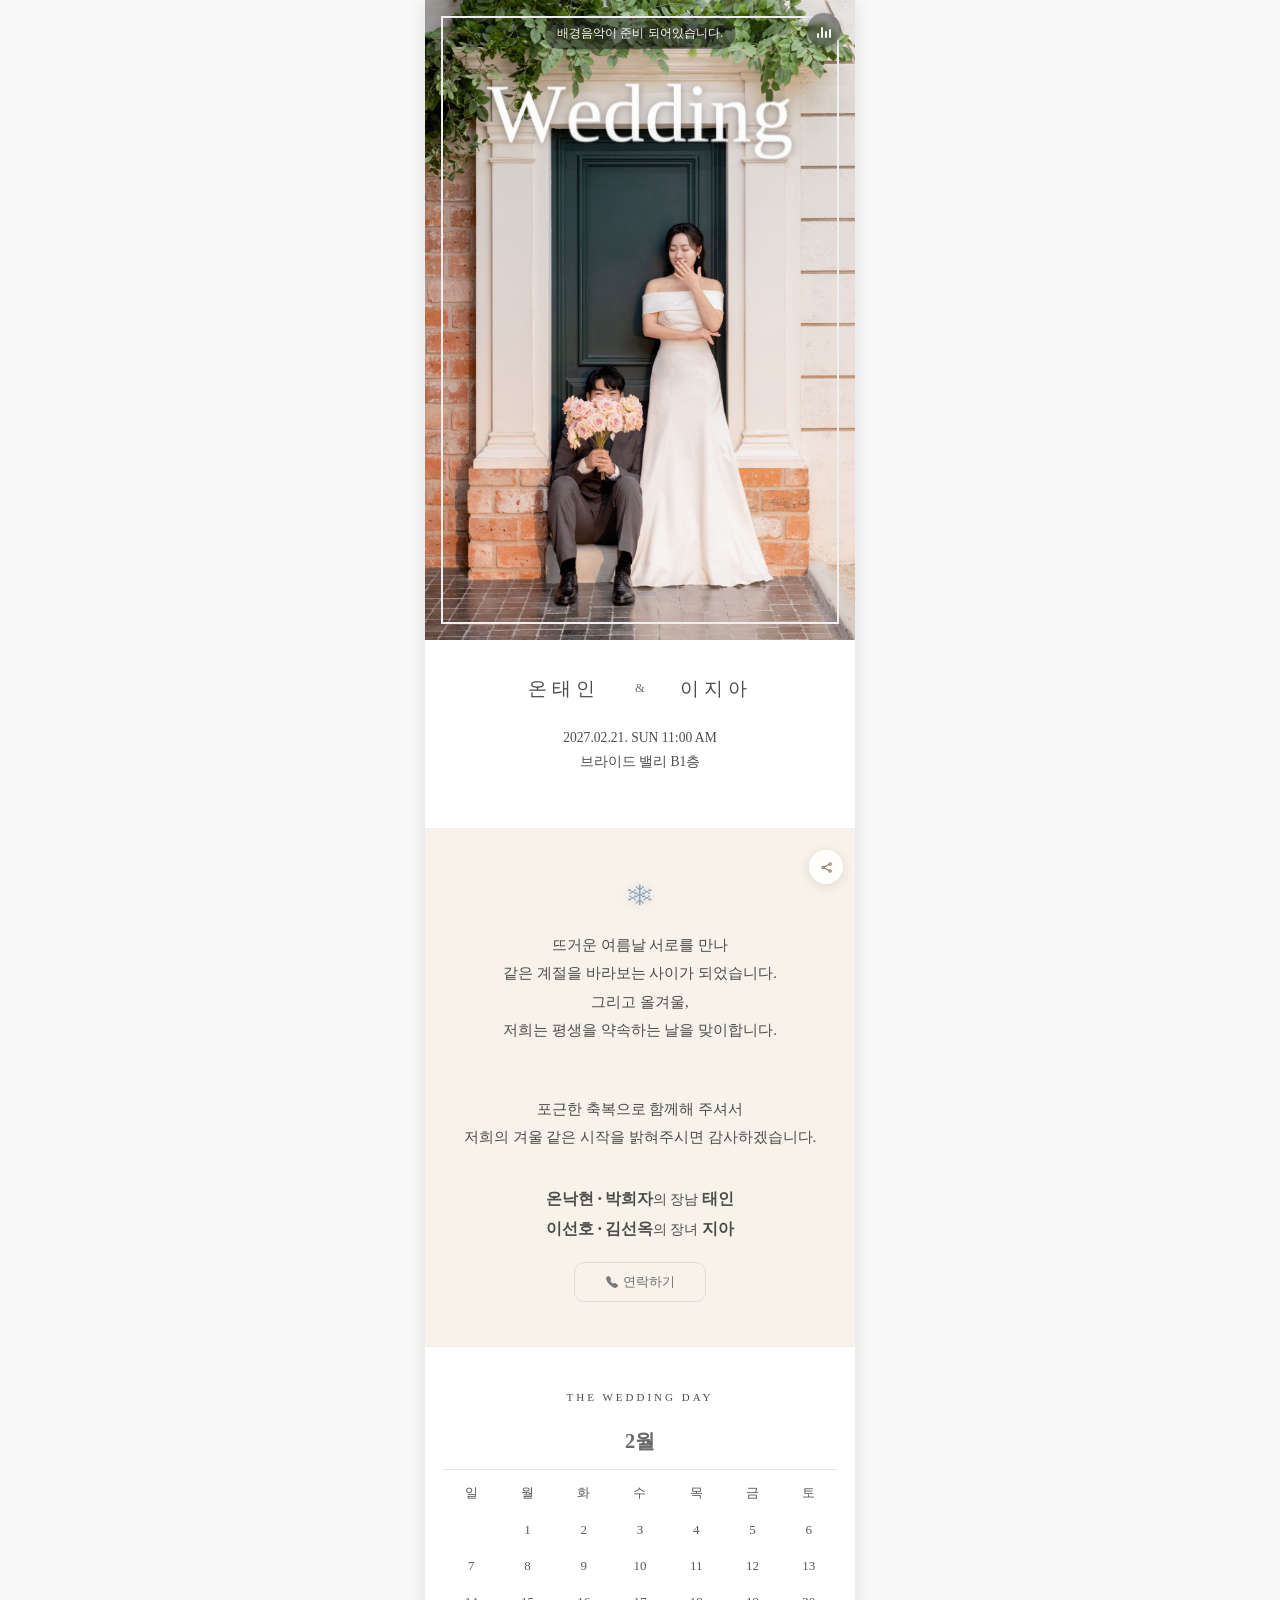
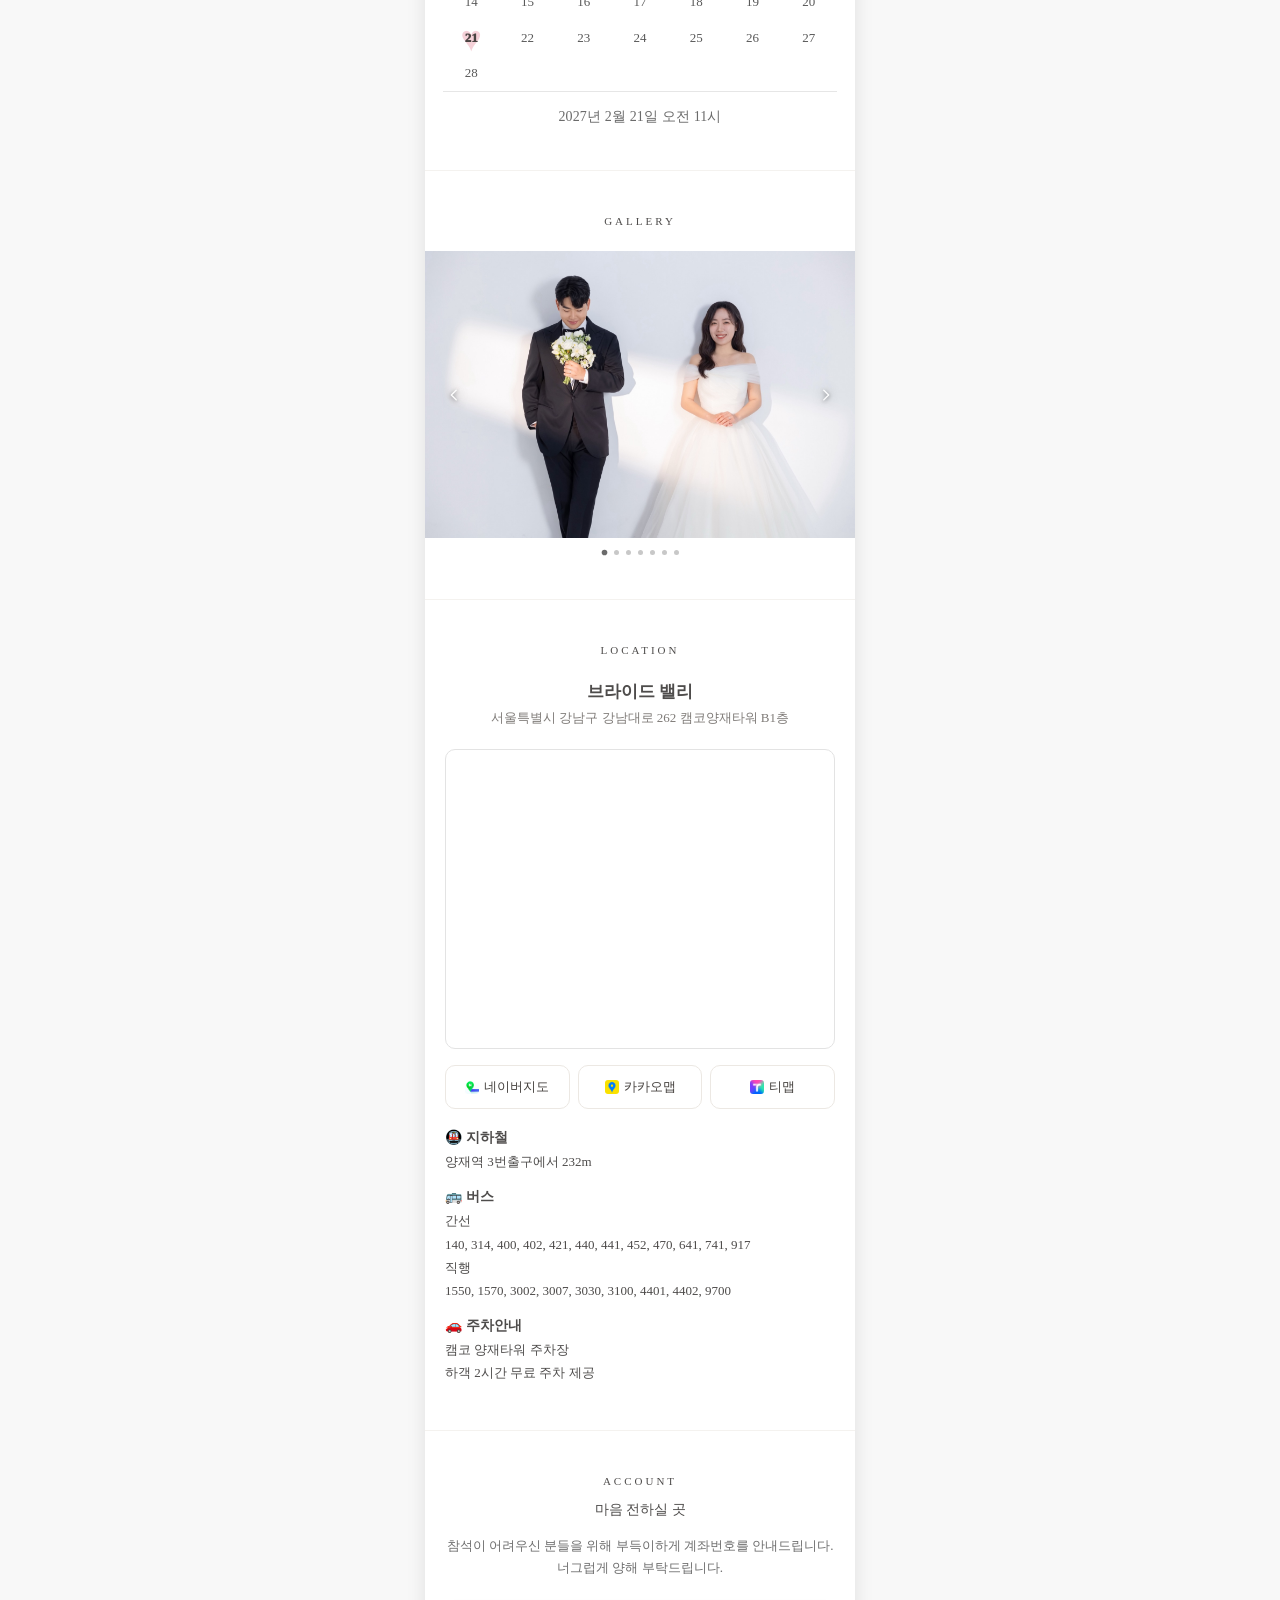
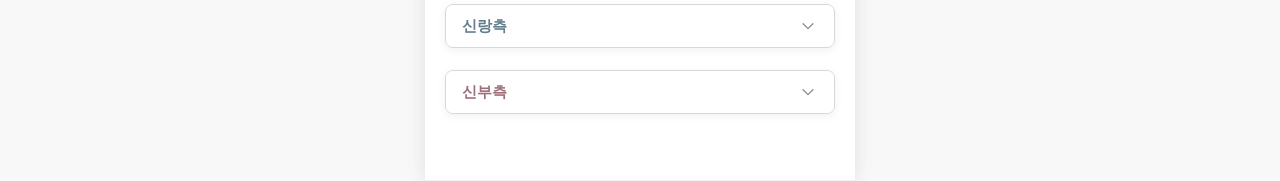
==== index.html @ 603417d5 "feat: 리다이렉트 추가" ====
<!doctype html>
<html lang="ko">
  <head>
    <meta charset="UTF-8" />
    <meta name="viewport" content="width=device-width, initial-scale=1.0, maximum-scale=1.0" />
    <title>온태인 ♥ 이지아 결혼합니다.</title>
    <meta
      name="description"
      content="2027년 2월 21일 일요일 오전 11시 &#8232; 브라이드 밸리 B1층"
    />
    <meta property="og:type" content="website" />
    <meta property="og:title" content="온태인 ♥ 이지아 결혼합니다." />
    <meta
      property="og:description"
      content="2027년 2월 21일 일요일 오전 11시&#8232;브라이드 밸리 B1층"
    />
    <meta property="og:image" content="./images/main.jpg" />
    <meta property="og:image:alt" content="메인 사진" />
    <meta property="og:url" content="https://wedding-invitation.dlwldk1030.workers.dev/" />
    <meta name="kakao-js-key" content="650cad7d46c4cc5d21c26eaa5326273d" />
    <link rel="preload" as="image" href="./images/main.jpg" />
    <link rel="stylesheet" href="./styles.css" />
    <script src="https://developers.kakao.com/sdk/js/kakao.min.js"></script>
  </head>
  <body>
    <main class="page">
      <section class="card hero">
        <div class="hero-photo-wrap">
          <img
            class="hero-image"
            src="./images/main.jpg"
            alt="메인 사진"
            loading="eager"
            fetchpriority="high"
            decoding="sync"
          />
          <div class="hero-frame" aria-hidden="true"></div>
          <div class="hero-title-overlay" aria-hidden="true">
            <svg class="hero-word" viewBox="0 0 900 220" preserveAspectRatio="xMidYMid meet">
              <text class="hero-calligraphy" x="50%" y="74%" text-anchor="middle">
                <tspan style="--d: 0.2s">W</tspan><tspan style="--d: 0.46s">e</tspan
                ><tspan style="--d: 0.72s">d</tspan><tspan style="--d: 0.98s">d</tspan
                ><tspan style="--d: 1.24s">i</tspan><tspan style="--d: 1.5s">n</tspan
                ><tspan style="--d: 1.76s">g</tspan>
              </text>
            </svg>
          </div>
          <div class="snow-layer" aria-hidden="true">
            <span class="flake"></span>
            <span class="flake"></span>
            <span class="flake"></span>
            <span class="flake"></span>
            <span class="flake"></span>
            <span class="flake"></span>
            <span class="flake"></span>
            <span class="flake"></span>
            <span class="flake"></span>
            <span class="flake"></span>
            <span class="flake"></span>
            <span class="flake"></span>
          </div>
          <div class="bgm-notice" data-bgm-notice>배경음악이 준비 되어있습니다.</div>
        </div>
        <div class="hero-meta">
          <div class="hero-names" data-reveal="0">
            <span class="name">온태인</span>
            <span class="amp">&amp;</span>
            <span class="name">이지아</span>
          </div>
          <div class="hero-date-info" data-reveal="130">
            <p>2027.02.21. SUN 11:00 AM</p>
            <p>브라이드 밸리 B1층</p>
          </div>
        </div>
      </section>

      <section class="card greeting" data-reveal="0">
        <div class="flower-mark">❄</div>
        <p>뜨거운 여름날 서로를 만나</p>
        <p>같은 계절을 바라보는 사이가 되었습니다.</p>
        <p>그리고 올겨울,</p>
        <p>저희는 평생을 약속하는 날을 맞이합니다.</p>
        <p class="gap-large"></p>
        <p>포근한 축복으로 함께해 주셔서</p>
        <p>저희의 겨울 같은 시작을 밝혀주시면 감사하겠습니다.</p>

        <div class="family">
          <p>
            <strong><span class="family-name">온낙현</span> · <span class="family-name">박희자</span></strong
            >의 장남 <strong><span class="family-name">태인</span></strong>
          </p>
          <p>
            <strong><span class="family-name">이선호</span> · <span class="family-name">김선옥</span></strong
            >의 장녀 <strong><span class="family-name">지아</span></strong>
          </p>
        </div>
        <a class="contact-btn" href="#" aria-label="연락하기">
          <span class="contact-icon" aria-hidden="true">
            <svg viewBox="0 0 16 16">
              <path
                d="M1.885.511a1.745 1.745 0 0 1 2.61.163L6.29 2.98c.329.423.445.974.315 1.494l-.547 2.19a.678.678 0 0 0 .178.643l2.457 2.457a.678.678 0 0 0 .644.178l2.189-.547a1.745 1.745 0 0 1 1.494.315l2.306 1.794c.829.645.905 1.87.163 2.611l-1.034 1.034c-.74.74-1.846 1.065-2.877.702a18.634 18.634 0 0 1-7.01-4.42 18.634 18.634 0 0 1-4.42-7.009c-.362-1.03-.037-2.137.703-2.877L1.885.511z"
              />
            </svg>
          </span>
          <span>연락하기</span>
        </a>
      </section>

      <section class="card wedding-day" data-reveal="0">
        <p class="eyebrow">THE WEDDING DAY</p>
        <p class="month-label">2월</p>
        <table class="calendar" aria-label="2027년 2월 달력">
          <thead>
            <tr><th>일</th><th>월</th><th>화</th><th>수</th><th>목</th><th>금</th><th>토</th></tr>
          </thead>
          <tbody>
            <tr><td></td><td>1</td><td>2</td><td>3</td><td>4</td><td>5</td><td>6</td></tr>
            <tr><td>7</td><td>8</td><td>9</td><td>10</td><td>11</td><td>12</td><td>13</td></tr>
            <tr><td>14</td><td>15</td><td>16</td><td>17</td><td>18</td><td>19</td><td>20</td></tr>
            <tr><td class="selected"><strong>21</strong></td><td>22</td><td>23</td><td>24</td><td>25</td><td>26</td><td>27</td></tr>
            <tr><td>28</td><td></td><td></td><td></td><td></td><td></td><td></td></tr>
          </tbody>
        </table>
        <p class="calendar-caption">2027년 2월 21일 오전 11시</p>
      </section>

      <section class="card gallery">
        <div class="gallery-head" data-reveal="0">
          <p class="eyebrow">GALLERY</p>
        </div>
        <div class="gallery-slider" data-gallery-slider>
          <button class="gallery-arrow left" type="button" data-gallery-prev aria-label="이전 사진">
            <svg viewBox="0 0 24 24" aria-hidden="true">
              <path d="M15 5.5L8.5 12L15 18.5" />
            </svg>
          </button>
          <div class="gallery-viewport">
            <div class="gallery-track" data-gallery-track>
              <img class="gallery-slide-image" src="./images/sub1.jpg" alt="웨딩 갤러리 사진 1" />
              <img class="gallery-slide-image" src="./images/sub2.jpg" alt="웨딩 갤러리 사진 2" />
              <img class="gallery-slide-image" src="./images/sub3.jpg" alt="웨딩 갤러리 사진 3" />
              <img class="gallery-slide-image" src="./images/sub4.jpg" alt="웨딩 갤러리 사진 4" />
              <img class="gallery-slide-image" src="./images/sub5.jpg" alt="웨딩 갤러리 사진 5" />
              <img class="gallery-slide-image" src="./images/sub6.jpg" alt="웨딩 갤러리 사진 6" />
              <img class="gallery-slide-image" src="./images/sub7.jpg" alt="웨딩 갤러리 사진 7" />
            </div>
          </div>
          <button class="gallery-arrow right" type="button" data-gallery-next aria-label="다음 사진">
            <svg viewBox="0 0 24 24" aria-hidden="true">
              <path d="M9 5.5L15.5 12L9 18.5" />
            </svg>
          </button>
        </div>
        <div class="gallery-dots" data-gallery-dots aria-label="갤러리 페이지네이션"></div>
      </section>

      <section class="card location" data-reveal="0">
        <p class="eyebrow">LOCATION</p>
        <h3>브라이드 밸리</h3>
        <p class="address">서울특별시 강남구 강남대로 262 캠코양재타워 B1층</p>
        <div class="map-embed" aria-label="예식장 지도">
          <div id="kakao-map" role="img" aria-label="카카오맵 예식장 위치"></div>
        </div>
        <div class="map-links">
          <a
            class="map-link"
            href="https://map.naver.com/v5/search/%EC%84%9C%EC%9A%B8%ED%8A%B9%EB%B3%84%EC%8B%9C%20%EA%B0%95%EB%82%A8%EA%B5%AC%20%EA%B0%95%EB%82%A8%EB%8C%80%EB%A1%9C%20262%20%EC%BA%A0%EC%BD%94%EC%96%91%EC%9E%AC%ED%83%80%EC%9B%8C%20B1%EC%B8%B5"
            target="_blank"
            rel="noreferrer"
            ><img class="map-link-icon" src="./icons/naver.jpg" alt="" aria-hidden="true" />네이버지도</a
          >
          <a
            class="map-link"
            id="kakao-map-link"
            href="https://map.kakao.com/link/search/%EC%84%9C%EC%9A%B8%ED%8A%B9%EB%B3%84%EC%8B%9C%20%EA%B0%95%EB%82%A8%EA%B5%AC%20%EA%B0%95%EB%82%A8%EB%8C%80%EB%A1%9C%20262%20%EC%BA%A0%EC%BD%94%EC%96%91%EC%9E%AC%ED%83%80%EC%9B%8C%20B1%EC%B8%B5"
            target="_blank"
            rel="noreferrer"
            ><img class="map-link-icon" src="./icons/kakao.png" alt="" aria-hidden="true" />카카오맵</a
          >
          <a
            class="map-link"
            href="https://apis.openapi.sk.com/tmap/app/map?appKey=D1LLS6oCI56O7jbVQJul63jgbJwzfmKX4DutBxRr&name=브라이드밸리&lon=127.0334&lat=37.48708"
            target="_blank"
            rel="noreferrer"
            ><img class="map-link-icon" src="./icons/tmap.png" alt="" aria-hidden="true" />티맵</a
          >
        </div>
        <div class="transport">
          <h4>🚇 지하철</h4>
          <p>양재역 3번출구에서 232m</p>

          <h4>🚌 버스</h4>
          <p>간선</p>
          <p>140, 314, 400, 402, 421, 440, 441, 452, 470, 641, 741, 917</p>
          <p>직행</p>
          <p>1550, 1570, 3002, 3007, 3030, 3100, 4401, 4402, 9700</p>

          <h4>🚗 주차안내</h4>
          <p>캠코 양재타워 주차장</p>
          <p>하객 2시간 무료 주차 제공</p>
        </div>
      </section>

      <section class="card account" data-reveal="0">
        <p class="eyebrow">ACCOUNT</p>
        <p class="subtitle">마음 전하실 곳</p>
        <p class="account-guide">
          참석이 어려우신 분들을 위해 부득이하게 계좌번호를 안내드립니다. 너그럽게 양해 부탁드립니다.
        </p>

        <div class="account-group" data-accordion>
          <button class="account-group-header groom" type="button" data-accordion-toggle aria-expanded="false">
            <span>신랑측</span>
            <span class="chevron" aria-hidden="true">
              <svg viewBox="0 0 24 24">
                <path d="M9 5.5L15.5 12L9 18.5" />
              </svg>
            </span>
          </button>
          <div class="account-group-body" data-accordion-body>
            <article class="account-item">
              <div class="account-text">
                <h4>신랑</h4>
                <p>351-0392-5814-43</p>
                <p>농협은행 온태인</p>
              </div>
              <div class="account-actions">
                <button type="button" class="copy-btn" data-copy="3510392581443">복사</button>
                <a href="https://qr.kakaopay.com/Ej7oWI6rB" class="pay-btn" aria-label="신랑 카카오페이"><img src="./icons/kakaopay.svg" alt="카카오페이" /></a>
              </div>
            </article>
            <article class="account-item">
              <div class="account-text">
                <h4>신랑 아버지</h4>
                <p>525010-56-024409</p>
                <p>농협은행 온낙현</p>
              </div>
              <div class="account-actions copy-only">
                <button type="button" class="copy-btn" data-copy="52501056024409">복사</button>
              </div>
            </article>
            <article class="account-item">
              <div class="account-text">
                <h4>신랑 어머니</h4>
                <p>525013-52-001299</p>
                <p>농협은행 박희자</p>
              </div>
              <div class="account-actions copy-only">
                <button type="button" class="copy-btn" data-copy="52501352001299">복사</button>
              </div>
            </article>
          </div>
        </div>

        <div class="account-group" data-accordion>
          <button class="account-group-header bride" type="button" data-accordion-toggle aria-expanded="false">
            <span>신부측</span>
            <span class="chevron" aria-hidden="true">
              <svg viewBox="0 0 24 24">
                <path d="M9 5.5L15.5 12L9 18.5" />
              </svg>
            </span>
          </button>
          <div class="account-group-body" data-accordion-body>
            <article class="account-item">
              <div class="account-text">
                <h4>신부</h4>
                <p>100-161-790286</p>
                <p>케이뱅크 이지아</p>
              </div>
              <div class="account-actions">
                <button type="button" class="copy-btn" data-copy="100161790286">복사</button>
                <a href="https://qr.kakaopay.com/Ej7kLRYaU" class="pay-btn" aria-label="신부 카카오페이" target="_blank" rel="noreferrer"><img src="./icons/kakaopay.svg" alt="카카오페이" /></a>
              </div>
            </article>
            <article class="account-item">
              <div class="account-text">
                <h4>신부 아버지</h4>
                <p>100-116-760234</p>
                <p>케이뱅크 이선호</p>
              </div>
              <div class="account-actions">
                <button type="button" class="copy-btn" data-copy="100116760234">복사</button>
                <a href="https://qr.kakaopay.com/FcxdeF8MD" class="pay-btn" aria-label="신부 아버지 카카오페이" target="_blank" rel="noreferrer"><img src="./icons/kakaopay.svg" alt="카카오페이" /></a>
              </div>
            </article>
            <article class="account-item">
              <div class="account-text">
                <h4>신부 어머니</h4>
                <p>1000-4543-3382</p>
                <p>토스뱅크 김선옥</p>
              </div>
              <div class="account-actions">
                <button type="button" class="copy-btn" data-copy="100045433382">복사</button>
                <a href="https://qr.kakaopay.com/FK0xfeLEr" class="pay-btn" aria-label="신부 어머니 카카오페이" target="_blank" rel="noreferrer"><img src="./icons/kakaopay.svg" alt="카카오페이" /></a>
              </div>
            </article>
          </div>
        </div>
      </section>

    </main>

    <button class="share-float-btn" type="button" data-share-fab aria-label="공유하기">
      <svg viewBox="0 0 24 24" aria-hidden="true">
        <circle cx="6.5" cy="12" r="2" />
        <circle cx="17.8" cy="6.4" r="2" />
        <circle cx="17.8" cy="17.6" r="2" />
        <path d="M8.2 11.1L16 7.3" />
        <path d="M8.2 12.9L16 16.7" />
      </svg>
      <span class="sr-only">공유하기</span>
    </button>

    <audio data-bgm-player preload="auto" loop playsinline autoplay src="./background/bgm.mp3"></audio>
    <button class="bgm-float-btn" type="button" data-bgm-toggle aria-label="배경음악 재생">
      <span class="bgm-icon is-on" aria-hidden="true">
        <span class="eq-bars"><i></i><i></i><i></i><i></i></span>
      </span>
      <span class="bgm-icon is-off" aria-hidden="true">
        <svg class="bgm-mute-svg" viewBox="0 0 24 24">
          <path d="M4.5 10v4h3.2L12 17V7L7.7 10z" />
          <path d="M15.4 9.4L19 13" />
          <path d="M19 9.4L15.4 13" />
        </svg>
      </span>
    </button>

    <div class="contact-modal" data-contact-modal hidden>
      <div class="contact-modal-dialog" role="dialog" aria-modal="true" aria-label="혼주에게 연락하기">
        <button class="contact-modal-close" type="button" data-contact-close aria-label="연락처 모달 닫기">
          ×
        </button>

        <section class="contact-side-panel groom">
          <div class="contact-side-head">
            <h3>신랑측</h3>
          </div>
          <div class="contact-rows">
            <div class="contact-row">
              <span class="label">신랑</span>
              <span class="value">온태인</span>
              <div class="contact-row-actions">
                <a href="tel:01030802512" class="contact-icon-btn" aria-label="신랑에게 전화">
                  <svg viewBox="0 0 24 24"><path d="M22 16.92v3a2 2 0 0 1-2.18 2 19.78 19.78 0 0 1-8.63-3.07 19.5 19.5 0 0 1-6-6A19.78 19.78 0 0 1 2.12 4.18 2 2 0 0 1 4.11 2h3a2 2 0 0 1 2 1.72c.12.9.33 1.78.63 2.62a2 2 0 0 1-.45 2.11L8 9.91a16 16 0 0 0 6.09 6.09l1.46-1.29a2 2 0 0 1 2.11-.45c.84.3 1.72.51 2.62.63A2 2 0 0 1 22 16.92z"/></svg>
                </a>
                <a href="sms:01030802512" class="contact-icon-btn" aria-label="신랑에게 문자">
                  <svg viewBox="0 0 24 24"><path d="M21 15a2 2 0 0 1-2 2H7l-4 4V5a2 2 0 0 1 2-2h14a2 2 0 0 1 2 2z"/></svg>
                </a>
              </div>
            </div>
            <div class="contact-row">
              <span class="label">신랑 아버지</span>
              <span class="value">온낙현</span>
              <div class="contact-row-actions">
                <a href="tel:01036749234" class="contact-icon-btn" aria-label="신랑 아버지에게 전화">
                  <svg viewBox="0 0 24 24"><path d="M22 16.92v3a2 2 0 0 1-2.18 2 19.78 19.78 0 0 1-8.63-3.07 19.5 19.5 0 0 1-6-6A19.78 19.78 0 0 1 2.12 4.18 2 2 0 0 1 4.11 2h3a2 2 0 0 1 2 1.72c.12.9.33 1.78.63 2.62a2 2 0 0 1-.45 2.11L8 9.91a16 16 0 0 0 6.09 6.09l1.46-1.29a2 2 0 0 1 2.11-.45c.84.3 1.72.51 2.62.63A2 2 0 0 1 22 16.92z"/></svg>
                </a>
                <a href="sms:01036749234" class="contact-icon-btn" aria-label="신랑 아버지에게 문자">
                  <svg viewBox="0 0 24 24"><path d="M21 15a2 2 0 0 1-2 2H7l-4 4V5a2 2 0 0 1 2-2h14a2 2 0 0 1 2 2z"/></svg>
                </a>
              </div>
            </div>
            <div class="contact-row">
              <span class="label">신랑 어머니</span>
              <span class="value">박희자</span>
              <div class="contact-row-actions">
                <a href="tel:01033032512" class="contact-icon-btn" aria-label="신랑 어머니에게 전화">
                  <svg viewBox="0 0 24 24"><path d="M22 16.92v3a2 2 0 0 1-2.18 2 19.78 19.78 0 0 1-8.63-3.07 19.5 19.5 0 0 1-6-6A19.78 19.78 0 0 1 2.12 4.18 2 2 0 0 1 4.11 2h3a2 2 0 0 1 2 1.72c.12.9.33 1.78.63 2.62a2 2 0 0 1-.45 2.11L8 9.91a16 16 0 0 0 6.09 6.09l1.46-1.29a2 2 0 0 1 2.11-.45c.84.3 1.72.51 2.62.63A2 2 0 0 1 22 16.92z"/></svg>
                </a>
                <a href="sms:01033032512" class="contact-icon-btn" aria-label="신랑 어머니에게 문자">
                  <svg viewBox="0 0 24 24"><path d="M21 15a2 2 0 0 1-2 2H7l-4 4V5a2 2 0 0 1 2-2h14a2 2 0 0 1 2 2z"/></svg>
                </a>
              </div>
            </div>
          </div>
        </section>

        <section class="contact-side-panel bride">
          <div class="contact-side-head">
            <h3>신부측</h3>
          </div>
          <div class="contact-rows">
            <div class="contact-row">
              <span class="label">신부</span>
              <span class="value">이지아</span>
              <div class="contact-row-actions">
                <a href="tel:01051642733" class="contact-icon-btn" aria-label="신부에게 전화">
                  <svg viewBox="0 0 24 24"><path d="M22 16.92v3a2 2 0 0 1-2.18 2 19.78 19.78 0 0 1-8.63-3.07 19.5 19.5 0 0 1-6-6A19.78 19.78 0 0 1 2.12 4.18 2 2 0 0 1 4.11 2h3a2 2 0 0 1 2 1.72c.12.9.33 1.78.63 2.62a2 2 0 0 1-.45 2.11L8 9.91a16 16 0 0 0 6.09 6.09l1.46-1.29a2 2 0 0 1 2.11-.45c.84.3 1.72.51 2.62.63A2 2 0 0 1 22 16.92z"/></svg>
                </a>
                <a href="sms:01051642733" class="contact-icon-btn" aria-label="신부에게 문자">
                  <svg viewBox="0 0 24 24"><path d="M21 15a2 2 0 0 1-2 2H7l-4 4V5a2 2 0 0 1 2-2h14a2 2 0 0 1 2 2z"/></svg>
                </a>
              </div>
            </div>
            <div class="contact-row">
              <span class="label">신부 아버지</span>
              <span class="value">이선호</span>
              <div class="contact-row-actions">
                <a href="tel:01032362733" class="contact-icon-btn" aria-label="신부 아버지에게 전화">
                  <svg viewBox="0 0 24 24"><path d="M22 16.92v3a2 2 0 0 1-2.18 2 19.78 19.78 0 0 1-8.63-3.07 19.5 19.5 0 0 1-6-6A19.78 19.78 0 0 1 2.12 4.18 2 2 0 0 1 4.11 2h3a2 2 0 0 1 2 1.72c.12.9.33 1.78.63 2.62a2 2 0 0 1-.45 2.11L8 9.91a16 16 0 0 0 6.09 6.09l1.46-1.29a2 2 0 0 1 2.11-.45c.84.3 1.72.51 2.62.63A2 2 0 0 1 22 16.92z"/></svg>
                </a>
                <a href="sms:01032362733" class="contact-icon-btn" aria-label="신부 아버지에게 문자">
                  <svg viewBox="0 0 24 24"><path d="M21 15a2 2 0 0 1-2 2H7l-4 4V5a2 2 0 0 1 2-2h14a2 2 0 0 1 2 2z"/></svg>
                </a>
              </div>
            </div>
            <div class="contact-row">
              <span class="label">신부 어머니</span>
              <span class="value">김선옥</span>
              <div class="contact-row-actions">
                <a href="tel:01032023372" class="contact-icon-btn" aria-label="신부 어머니에게 전화">
                  <svg viewBox="0 0 24 24"><path d="M22 16.92v3a2 2 0 0 1-2.18 2 19.78 19.78 0 0 1-8.63-3.07 19.5 19.5 0 0 1-6-6A19.78 19.78 0 0 1 2.12 4.18 2 2 0 0 1 4.11 2h3a2 2 0 0 1 2 1.72c.12.9.33 1.78.63 2.62a2 2 0 0 1-.45 2.11L8 9.91a16 16 0 0 0 6.09 6.09l1.46-1.29a2 2 0 0 1 2.11-.45c.84.3 1.72.51 2.62.63A2 2 0 0 1 22 16.92z"/></svg>
                </a>
                <a href="sms:01032023372" class="contact-icon-btn" aria-label="신부 어머니에게 문자">
                  <svg viewBox="0 0 24 24"><path d="M21 15a2 2 0 0 1-2 2H7l-4 4V5a2 2 0 0 1 2-2h14a2 2 0 0 1 2 2z"/></svg>
                </a>
              </div>
            </div>
          </div>
        </section>
      </div>
    </div>

    <script>
      if ("scrollRestoration" in history) {
        history.scrollRestoration = "manual";
      }
      window.scrollTo(0, 0);
      window.addEventListener("load", function () {
        window.scrollTo(0, 0);
      });

      (function () {
        var bgmPlayer = document.querySelector("[data-bgm-player]");
        var bgmToggle = document.querySelector("[data-bgm-toggle]");
        var bgmNotice = document.querySelector("[data-bgm-notice]");
        var heroImage = document.querySelector(".hero-image");
        var venueAddress = "서울특별시 강남구 강남대로 262 캠코양재타워 B1층";
        var bgmReady = false;
        var unmuteAttempts = 0;
        var unmuteTimer = null;

        function setBgmState() {
          if (!bgmPlayer || !bgmToggle) {
            return;
          }
          var isPlaying = !bgmPlayer.paused && !bgmPlayer.muted;
          bgmToggle.classList.toggle("is-playing", isPlaying);
          bgmToggle.classList.toggle("is-muted", !isPlaying);
          bgmToggle.setAttribute("aria-label", isPlaying ? "배경음악 끄기" : "배경음악 켜기");
        }

        function hideBgmNotice() {
          if (!bgmNotice) {
            return;
          }
          bgmNotice.classList.add("is-hide");
        }

        function revealBgmNoticeWithHero() {
          if (!bgmNotice || bgmNotice.getAttribute("data-shown") === "true") {
            return;
          }
          bgmNotice.setAttribute("data-shown", "true");
          bgmNotice.classList.add("is-show");
          setTimeout(hideBgmNotice, 2400);
        }

        if (heroImage) {
          if (heroImage.complete) {
            revealBgmNoticeWithHero();
          } else {
            heroImage.addEventListener("load", revealBgmNoticeWithHero, { once: true });
            heroImage.addEventListener("error", revealBgmNoticeWithHero, { once: true });
          }
        } else {
          revealBgmNoticeWithHero();
        }

        function tryPlayBgm() {
          if (!bgmPlayer) {
            return;
          }
          bgmPlayer.volume = 0.52;
          bgmPlayer.muted = false;
          bgmPlayer
            .play()
            .then(setBgmState)
            .catch(function () {
              // Fallback for stricter autoplay policies: start muted first.
              bgmPlayer.muted = true;
              bgmPlayer
                .play()
                .then(function () {
                  bgmPlayer.muted = false;
                  setBgmState();
                })
                .catch(setBgmState);
            });
        }

        function startMutedThenUnmute() {
          if (!bgmPlayer) {
            return;
          }
          bgmPlayer.volume = 0.52;
          bgmPlayer.muted = true;
          bgmPlayer.play().then(function () {
            setBgmState();
            requestUnmuteLoop();
          }).catch(setBgmState);
        }

        function requestUnmuteLoop() {
          if (!bgmPlayer) {
            return;
          }
          if (!bgmPlayer.paused && !bgmPlayer.muted) {
            clearTimeout(unmuteTimer);
            return;
          }
          if (unmuteAttempts >= 16) {
            return;
          }
          unmuteAttempts += 1;
          clearTimeout(unmuteTimer);
          unmuteTimer = setTimeout(function () {
            tryPlayBgm();
            if (bgmPlayer.muted || bgmPlayer.paused) {
              requestUnmuteLoop();
            }
          }, 260);
        }

        function forceStartBgm() {
          if (!bgmPlayer) {
            return;
          }
          tryPlayBgm();
          startMutedThenUnmute();
          requestUnmuteLoop();
        }

        if (bgmPlayer && bgmToggle) {
          setBgmState();
          bgmPlayer.load();

          bgmToggle.addEventListener("click", function () {
            if (bgmPlayer.paused || bgmPlayer.muted) {
              bgmPlayer.muted = false;
              bgmPlayer.play().catch(function () {});
            } else {
              bgmPlayer.pause();
            }
            setBgmState();
          });

          bgmPlayer.addEventListener("play", setBgmState);
          bgmPlayer.addEventListener("pause", setBgmState);
          bgmPlayer.addEventListener("volumechange", setBgmState);
          bgmPlayer.addEventListener("playing", function () {
            if (!bgmReady) {
              bgmReady = true;
              setTimeout(hideBgmNotice, 1800);
            }
            clearTimeout(unmuteTimer);
            bgmPlayer.muted = false;
            setBgmState();
          });
          bgmPlayer.addEventListener("canplay", forceStartBgm);
          bgmPlayer.addEventListener("canplaythrough", forceStartBgm);
          bgmPlayer.addEventListener("loadeddata", forceStartBgm);
          bgmPlayer.addEventListener("loadedmetadata", forceStartBgm);
          bgmPlayer.addEventListener("error", function () {
            hideBgmNotice();
          });

          var unlockBgm = function () {
            if (bgmPlayer.paused || bgmPlayer.muted) {
              tryPlayBgm();
              requestUnmuteLoop();
            }
            document.removeEventListener("touchstart", unlockBgm);
            document.removeEventListener("click", unlockBgm);
            document.removeEventListener("pointerdown", unlockBgm);
            document.removeEventListener("scroll", unlockBgm);
          };

          document.addEventListener("touchstart", unlockBgm, { passive: true });
          document.addEventListener("click", unlockBgm);
          document.addEventListener("pointerdown", unlockBgm);
          document.addEventListener("scroll", unlockBgm, { passive: true, once: true });

          window.addEventListener("load", function () {
            setTimeout(forceStartBgm, 50);
          });
          window.addEventListener("pageshow", function () {
            setTimeout(forceStartBgm, 50);
          });
          document.addEventListener("visibilitychange", function () {
            if (document.visibilityState === "visible") {
              forceStartBgm();
            }
          });
          forceStartBgm();
        }

        var kakaoMapRoot = document.getElementById("kakao-map");
        function renderKakaoMap() {
          if (!kakaoMapRoot || !window.kakao || !window.kakao.maps) {
            return;
          }

          var defaultCoords = new window.kakao.maps.LatLng(37.48473, 127.03497);
          var map = new window.kakao.maps.Map(kakaoMapRoot, {
            center: defaultCoords,
            level: 4,
          });
          var marker = new window.kakao.maps.Marker({
            map: map,
            position: defaultCoords,
          });
          var geocoder = new window.kakao.maps.services.Geocoder();

          geocoder.addressSearch(venueAddress, function (result, status) {
            if (status !== window.kakao.maps.services.Status.OK || !result.length) {
              return;
            }
            var lat = Number(result[0].y);
            var lng = Number(result[0].x);
            var coords = new window.kakao.maps.LatLng(lat, lng);
            map.setCenter(coords);
            marker.setPosition(coords);
          });
        }

        function initKakaoMap() {
          if (!kakaoMapRoot) {
            return;
          }
          if (window.kakao && window.kakao.maps && window.kakao.maps.load) {
            window.kakao.maps.load(renderKakaoMap);
            return;
          }

          var mapKeyMeta = document.querySelector('meta[name="kakao-js-key"]');
          var mapKey = mapKeyMeta ? mapKeyMeta.getAttribute("content").trim() : "";
          if (!mapKey) {
            return;
          }

          var sdkScript = document.createElement("script");
          sdkScript.src =
            "//dapi.kakao.com/v2/maps/sdk.js?appkey=" +
            encodeURIComponent(mapKey) +
            "&autoload=false&libraries=services";
          sdkScript.onload = function () {
            if (window.kakao && window.kakao.maps && window.kakao.maps.load) {
              window.kakao.maps.load(renderKakaoMap);
            }
          };
          document.head.appendChild(sdkScript);
        }
        initKakaoMap();

        var snowLayer = document.querySelector(".snow-layer");
        if (snowLayer) {
          function getSnowLeft() {
            // Keep some flakes in the center, but make edge areas denser.
            var left = Math.random() * 100;
            var guard = 0;
            while (left > 40 && left < 60 && Math.random() < 0.82 && guard < 12) {
              left = Math.random() * 100;
              guard += 1;
            }
            return left;
          }

          snowLayer.innerHTML = "";
          for (var i = 0; i < 28; i += 1) {
            var flake = document.createElement("span");
            flake.className = "flake";
            flake.style.setProperty("--left", getSnowLeft().toFixed(2) + "%");
            flake.style.setProperty("--size", (2.3 + Math.random() * 2.4).toFixed(2) + "px");
            flake.style.setProperty("--duration", (7.8 + Math.random() * 8).toFixed(2) + "s");
            flake.style.setProperty("--delay", (-Math.random() * 16).toFixed(2) + "s");
            flake.style.setProperty("--alpha", (0.58 + Math.random() * 0.38).toFixed(2));
            flake.style.setProperty("--drift-start", (Math.random() * 14 - 7).toFixed(2) + "px");
            flake.style.setProperty("--drift-end", (Math.random() * 38 - 19).toFixed(2) + "px");
            snowLayer.appendChild(flake);
          }
        }

        var imageList = [
          "./images/sub1.jpg",
          "./images/sub2.jpg",
          "./images/sub3.jpg",
          "./images/sub4.jpg",
          "./images/sub5.jpg",
          "./images/sub6.jpg",
          "./images/sub7.jpg",
        ];

        var trackEl = document.querySelector("[data-gallery-track]");
        var prevButton = document.querySelector("[data-gallery-prev]");
        var nextButton = document.querySelector("[data-gallery-next]");
        var dotsWrap = document.querySelector("[data-gallery-dots]");

        if (trackEl && prevButton && nextButton) {
          var transitionValue = "transform 0.52s cubic-bezier(0.22, 1, 0.36, 1)";
          var slideIndex = 1;
          var isAnimating = false;
          var dotButtons = [];

          function createSlide(src, indexLabel) {
            return (
              '<img class="gallery-slide-image" data-index="' +
              indexLabel +
              '" src="' +
              src +
              '" alt="웨딩 갤러리 사진 ' +
              indexLabel +
              '" />'
            );
          }

          var realSlides = imageList
            .map(function (src, idx) {
              return createSlide(src, idx + 1);
            })
            .join("");

          var headClone = createSlide(imageList[imageList.length - 1], imageList.length);
          var tailClone = createSlide(imageList[0], 1);
          trackEl.innerHTML = headClone + realSlides + tailClone;

          if (dotsWrap) {
            dotsWrap.innerHTML = imageList
              .map(function (_, idx) {
                return (
                  '<button class="gallery-dot" type="button" aria-label="' +
                  (idx + 1) +
                  '번째 사진 보기"></button>'
                );
              })
              .join("");
            dotButtons = Array.prototype.slice.call(dotsWrap.querySelectorAll(".gallery-dot"));
          }

          function getRealIndex() {
            var len = imageList.length;
            return ((slideIndex - 1) % len + len) % len;
          }

          function updateDots() {
            if (!dotButtons.length) {
              return;
            }
            var activeIndex = getRealIndex();
            dotButtons.forEach(function (dot, idx) {
              dot.classList.toggle("is-active", idx === activeIndex);
            });
          }

          function setPosition(animate) {
            trackEl.style.transition = animate ? transitionValue : "none";
            trackEl.style.transform = "translateX(-" + slideIndex * 100 + "%)";
            updateDots();
          }

          function moveTo(nextIndex) {
            if (isAnimating) {
              return;
            }
            isAnimating = true;
            slideIndex = nextIndex;
            setPosition(true);
          }

          prevButton.addEventListener("click", function () {
            moveTo(slideIndex - 1);
          });

          nextButton.addEventListener("click", function () {
            moveTo(slideIndex + 1);
          });

          if (dotsWrap && dotButtons.length) {
            dotsWrap.addEventListener("click", function (event) {
              var target = event.target.closest(".gallery-dot");
              if (!target || isAnimating) {
                return;
              }
              var targetIndex = dotButtons.indexOf(target);
              if (targetIndex < 0) {
                return;
              }
              moveTo(targetIndex + 1);
            });
          }

          trackEl.addEventListener("transitionend", function () {
            if (slideIndex === 0) {
              slideIndex = imageList.length;
              setPosition(false);
            } else if (slideIndex === imageList.length + 1) {
              slideIndex = 1;
              setPosition(false);
            }

            trackEl.getBoundingClientRect();
            trackEl.style.transition = transitionValue;
            isAnimating = false;
          });

          setPosition(false);
          requestAnimationFrame(function () {
            trackEl.style.transition = transitionValue;
            updateDots();
          });

        }

        var revealElements = document.querySelectorAll("[data-reveal]");
        if (!revealElements.length) {
          return;
        }

        if (!("IntersectionObserver" in window)) {
          revealElements.forEach(function (el) {
            el.classList.add("is-visible");
          });
          return;
        }

        var observer = new IntersectionObserver(
          function (entries) {
            entries.forEach(function (entry) {
              if (entry.isIntersecting) {
                var delay = Number(entry.target.getAttribute("data-reveal") || 0);
                setTimeout(function () {
                  entry.target.classList.add("is-visible");
                }, delay);
                observer.unobserve(entry.target);
              }
            });
          },
          {
            threshold: 0.1,
            rootMargin: "0px 0px -2% 0px",
          }
        );

        revealElements.forEach(function (el) {
          observer.observe(el);
        });

        var accordionGroups = document.querySelectorAll("[data-accordion]");
        accordionGroups.forEach(function (group) {
          var toggle = group.querySelector("[data-accordion-toggle]");
          var body = group.querySelector("[data-accordion-body]");
          if (!toggle || !body) {
            return;
          }

          toggle.addEventListener("click", function () {
            var isOpen = group.classList.toggle("is-open");
            toggle.setAttribute("aria-expanded", isOpen ? "true" : "false");

            if (isOpen) {
              setTimeout(function () {
                var rect = group.getBoundingClientRect();
                var targetTop = Math.max(window.scrollY + rect.top - 92, 0);
                window.scrollTo({
                  top: targetTop,
                  behavior: "smooth",
                });
              }, 220);
            }
          });
        });

        var copyButtons = document.querySelectorAll(".copy-btn");
        copyButtons.forEach(function (button) {
          button.addEventListener("click", function () {
            var value = button.getAttribute("data-copy");
            if (!value) {
              return;
            }
            var sanitizedValue = value.replace(/-/g, "");

            if (navigator.clipboard && navigator.clipboard.writeText) {
              navigator.clipboard.writeText(sanitizedValue);
            }
            button.textContent = "복사됨";
            setTimeout(function () {
              button.textContent = "복사";
            }, 1200);
          });
        });

        var contactBtn = document.querySelector(".contact-btn");
        var contactModal = document.querySelector("[data-contact-modal]");
        var contactClose = document.querySelector("[data-contact-close]");

        function openContactModal() {
          if (!contactModal) {
            return;
          }
          contactModal.hidden = false;
          document.body.classList.add("contact-modal-open");
        }

        function closeContactModal() {
          if (!contactModal) {
            return;
          }
          contactModal.hidden = true;
          document.body.classList.remove("contact-modal-open");
        }

        if (contactBtn && contactModal && contactClose) {
          contactBtn.addEventListener("click", function (event) {
            event.preventDefault();
            openContactModal();
          });

          contactClose.addEventListener("click", closeContactModal);

          contactModal.addEventListener("click", function (event) {
            if (event.target === contactModal) {
              closeContactModal();
            }
          });

          document.addEventListener("keydown", function (event) {
            if (event.key === "Escape" && !contactModal.hidden) {
              closeContactModal();
            }
          });
        }

        var shareFab = document.querySelector("[data-share-fab]");
        var ogUrlMeta = document.querySelector('meta[property="og:url"]');
        if (ogUrlMeta) {
          ogUrlMeta.setAttribute("content", window.location.href);
        }
        if (shareFab) {
          shareFab.addEventListener("click", async function () {
            var shareUrl = "https://wedding-invitation.dlwldk1030.workers.dev";
            var shareTitle = "온태인 ♥ 이지아 결혼합니다.";
            var shareDescription =
              "2027년 2월 21일 일요일 오전 11시\n브라이드 밸리 B1층";
            var shareImageUrl = window.location.origin + "/images/main.jpg";
            var kakaoMapAnchor = document.getElementById("kakao-map-link");
            var kakaoMapViewUrl = kakaoMapAnchor
              ? kakaoMapAnchor.getAttribute("href")
              : "https://map.kakao.com/link/search/%EC%84%9C%EC%9A%B8%ED%8A%B9%EB%B3%84%EC%8B%9C%20%EA%B0%95%EB%82%A8%EA%B5%AC%20%EA%B0%95%EB%82%A8%EB%8C%80%EB%A1%9C%20262%20%EC%BA%A0%EC%BD%94%EC%96%91%EC%9E%AC%ED%83%80%EC%9B%8C%20B1%EC%B8%B5";
            var mapRedirectUrl =
              "https://wedding-invitation.dlwldk1030.workers.dev/map-redirect.html?target=" +
              encodeURIComponent(kakaoMapViewUrl);
            var kakaoStoryUrl = "https://story.kakao.com/share?url=" + encodeURIComponent(shareUrl);
            var kakaoJsKeyMeta = document.querySelector('meta[name="kakao-js-key"]');
            var kakaoJsKey = kakaoJsKeyMeta ? kakaoJsKeyMeta.getAttribute("content").trim() : "";

            if (window.Kakao && kakaoJsKey) {
              try {
                if (!window.Kakao.isInitialized()) {
                  window.Kakao.init(kakaoJsKey);
                }
                if (window.Kakao.isInitialized() && window.Kakao.Share && window.Kakao.Share.sendDefault) {
                  window.Kakao.Share.sendDefault({
                    objectType: "feed",
                    content: {
                      title: shareTitle,
                      description: shareDescription,
                      imageUrl: shareImageUrl,
                      link: {
                        mobileWebUrl: shareUrl,
                        webUrl: shareUrl,
                      },
                    },
                    buttons: [
                      {
                        title: "청첩장 보기",
                        link: {
                          mobileWebUrl: shareUrl,
                          webUrl: shareUrl,
                        },
                      },
                      {
                        title: "위치 보기",
                        link: {
                          mobileWebUrl: mapRedirectUrl,
                          webUrl: mapRedirectUrl,
                        },
                      },
                    ],
                  });
                  return;
                }
              } catch (error) {}
            }

            if (navigator.share) {
              try {
                await navigator.share({
                  title: shareTitle,
                  text: shareDescription,
                  url: shareUrl,
                });
                return;
              } catch (error) {
                if (error && error.name === "AbortError") {
                  return;
                }
              }
            }

            try {
              window.open(kakaoStoryUrl, "_blank", "noopener,noreferrer");
              return;
            } catch (error) {}

            if (navigator.clipboard && navigator.clipboard.writeText) {
              navigator.clipboard.writeText(shareUrl).then(function () {
                var original = shareFab.querySelector("span");
                if (!original) {
                  return;
                }
                original.textContent = "링크 복사됨";
                setTimeout(function () {
                  original.textContent = "공유하기";
                }, 1300);
              });
            }
          });
        }
      })();
    </script>
  </body>
</html>
---- styles.css ----
@font-face {
  font-family: "GowunDodum";
  src: url("https://cdn2.maisondemarie.co.kr/wedding_card/assets/font/GowunDodum.woff2")
    format("woff2");
  font-weight: 400;
  font-style: normal;
  font-display: swap;
}

@font-face {
  font-family: "MidnightRider";
  src: url("https://cdn2.maisondemarie.co.kr/wedding_card/assets/font/midnightrider-regular-webfont.woff2")
    format("woff2");
  font-weight: 400;
  font-style: normal;
  font-display: swap;
}

@font-face {
  font-family: "FriendlistRegular";
  src: url("https://cdn2.maisondemarie.co.kr/wedding_card/assets/font/FriendlistRegular.otf")
    format("opentype");
  font-weight: 400;
  font-style: normal;
  font-display: swap;
}

:root {
  --bg: #f8f8f8;
  --card: #ffffff;
  --text: #4e4c4b;
  --muted: #9e9b98;
  --line: #ece8e3;
  --accent: #cdb8a0;
  --button: #8f7a63;
}

* {
  box-sizing: border-box;
}

body {
  margin: 0;
  background: var(--bg);
  color: var(--text);
  font-family: "GowunDodum", serif;
  padding: 0;
}

.page {
  width: 100%;
  max-width: 430px;
  margin: 0 auto;
  box-shadow: 0 0 18px rgba(0, 0, 0, 0.1);
  background: var(--bg);
}

.card {
  background: var(--card);
  text-align: center;
  padding: 44px 20px;
  border-bottom: 1px solid #f4f2ef;
}

[data-reveal] {
  opacity: 0;
  transform: translateY(22px);
  transition: opacity 0.92s ease, transform 0.92s cubic-bezier(0.22, 1, 0.36, 1);
}

[data-reveal].is-visible {
  opacity: 1;
  transform: translateY(0);
}

.eyebrow {
  letter-spacing: 3px;
  font-size: 11px;
  margin: 0 0 24px;
}

.subtitle {
  margin: -10px 0 24px;
  font-size: 14px;
}

.gallery {
  padding-left: 0;
  padding-right: 0;
}

.gallery-head {
  padding: 0 20px;
}

.hero {
  padding: 0 0 34px;
}

.hero-photo-wrap {
  position: relative;
  overflow: hidden;
}

.hero-image {
  width: 100%;
  display: block;
}

.hero-frame {
  position: absolute;
  width: calc(100% - 32px);
  height: calc(100% - 32px);
  top: 16px;
  left: 16px;
  border: 2px solid rgb(239, 239, 239);
  pointer-events: none;
  z-index: 1;
}

.hero-title-overlay {
  position: absolute;
  top: 8%;
  left: 50%;
  transform: translateX(-50%);
  width: 94%;
  display: flex;
  align-items: center;
  text-align: center;
  z-index: 3;
  pointer-events: none;
}

.hero-word {
  width: 100%;
  height: clamp(90px, 20vw, 132px);
  overflow: visible;
}

.hero-calligraphy {
  font-family: "FriendlistRegular", "MidnightRider", cursive;
  font-size: clamp(136px, 26vw, 186px);
  letter-spacing: 0;
  fill: transparent;
  stroke: rgba(255, 255, 255, 0.98);
  stroke-width: 1.35;
  stroke-linecap: round;
  stroke-linejoin: round;
  paint-order: stroke fill;
  filter: drop-shadow(0 2px 10px rgba(0, 0, 0, 0.3));
}

.hero-calligraphy tspan {
  fill: transparent;
  stroke: rgba(255, 255, 255, 0.98);
  stroke-dasharray: 420;
  stroke-dashoffset: 420;
  opacity: 0;
  animation: drawLetter 1.28s cubic-bezier(0.22, 1, 0.36, 1) forwards;
  animation-delay: var(--d);
  animation-fill-mode: forwards;
}

.snow-layer {
  position: absolute;
  inset: 0;
  pointer-events: none;
  z-index: 2;
}

.bgm-notice {
  position: absolute;
  top: 18px;
  left: 50%;
  transform: translateX(-50%);
  padding: 7px 12px;
  border-radius: 999px;
  background: rgba(36, 36, 36, 0.5);
  color: rgba(255, 255, 255, 0.96);
  font-size: 12px;
  letter-spacing: 0.01em;
  z-index: 5;
  opacity: 0;
  pointer-events: none;
  white-space: nowrap;
}

.bgm-notice.is-show {
  opacity: 1;
}

.bgm-notice.is-hide {
  animation: bgmNoticeFloatOut 0.72s cubic-bezier(0.22, 1, 0.36, 1) forwards;
}

@keyframes bgmNoticeFloatOut {
  0% {
    opacity: 1;
    transform: translate(-50%, 0);
  }

  36% {
    opacity: 1;
    transform: translate(-50%, 6px);
  }

  100% {
    opacity: 0;
    transform: translate(-50%, -11px);
  }
}

.bgm-float-btn {
  position: fixed;
  top: 13px;
  right: max(12px, calc((100vw - 430px) / 2 + 14px));
  width: 34px;
  height: 34px;
  border: 0;
  border-radius: 999px;
  background: rgba(22, 22, 22, 0.28);
  color: #fff;
  z-index: 200;
  display: inline-flex;
  align-items: center;
  justify-content: center;
  padding: 0;
  cursor: pointer;
  transition: background-color 0.22s ease, transform 0.22s ease, opacity 0.22s ease;
  backdrop-filter: blur(2.2px);
  box-shadow: 0 1px 7px rgba(0, 0, 0, 0.2);
}

.bgm-float-btn:hover {
  transform: translateY(-1px) scale(1.02);
}

.bgm-float-btn .bgm-icon {
  position: absolute;
  width: 16px;
  height: 16px;
  opacity: 0;
  transition: opacity 0.2s ease;
  display: inline-flex;
  align-items: center;
  justify-content: center;
}

.bgm-mute-svg {
  width: 100%;
  height: 100%;
  stroke: currentColor;
  fill: none;
  stroke-width: 1.8;
  stroke-linecap: round;
  stroke-linejoin: round;
}

.eq-bars {
  width: 100%;
  height: 100%;
  display: inline-flex;
  align-items: flex-end;
  justify-content: center;
  gap: 1.7px;
}

.eq-bars i {
  display: block;
  width: 2px;
  border-radius: 999px;
  background: currentColor;
  opacity: 0.96;
}

.eq-bars i:nth-child(1) {
  height: 5px;
}

.eq-bars i:nth-child(2) {
  height: 11px;
}

.eq-bars i:nth-child(3) {
  height: 7px;
}

.eq-bars i:nth-child(4) {
  height: 9px;
}

.bgm-float-btn.is-playing .bgm-icon.is-on {
  opacity: 1;
}

.bgm-float-btn.is-muted .bgm-icon.is-off {
  opacity: 1;
}

.bgm-float-btn.is-playing {
  background: rgba(22, 22, 22, 0.43);
}

.bgm-float-btn.is-muted {
  background: rgba(108, 108, 108, 0.24);
}

.share-float-btn {
  position: fixed;
  right: max(12px, calc((100vw - 430px) / 2 + 12px));
  bottom: 16px;
  width: 34px;
  height: 34px;
  border: 0;
  border-radius: 999px;
  background: rgba(255, 255, 255, 0.9);
  color: #8a7663;
  padding: 0;
  display: inline-flex;
  align-items: center;
  justify-content: center;
  z-index: 190;
  cursor: pointer;
  box-shadow: 0 2px 10px rgba(111, 94, 75, 0.18);
  backdrop-filter: blur(2.2px);
  transition: transform 0.2s ease, box-shadow 0.2s ease;
}

.share-float-btn:hover {
  transform: translateY(-1px);
  box-shadow: 0 4px 12px rgba(111, 94, 75, 0.24);
}

.share-float-btn svg {
  width: 15px;
  height: 15px;
  stroke: currentColor;
  fill: none;
}

.share-float-btn svg path {
  stroke-width: 1.75;
  stroke-linecap: round;
  stroke-linejoin: round;
}

.share-float-btn svg circle {
  stroke-width: 1.7;
  fill: none;
}

.sr-only {
  position: absolute;
  width: 1px;
  height: 1px;
  padding: 0;
  margin: -1px;
  overflow: hidden;
  clip: rect(0, 0, 0, 0);
  white-space: nowrap;
  border: 0;
}

.share-float-btn svg path {
  stroke-width: 1.75;
  stroke-linecap: round;
  stroke-linejoin: round;
}

.bgm-float-btn.is-playing .eq-bars i {
  animation: musicBar 0.88s ease-in-out infinite;
}

.bgm-float-btn.is-playing .eq-bars i:nth-child(2) {
  animation-delay: 0.1s;
}

.bgm-float-btn.is-playing .eq-bars i:nth-child(3) {
  animation-delay: 0.22s;
}

.bgm-float-btn.is-playing .eq-bars i:nth-child(4) {
  animation-delay: 0.34s;
}

@keyframes musicBar {
  0%,
  100% {
    transform: scaleY(0.45);
    opacity: 0.45;
  }

  50% {
    transform: scaleY(1.08);
    opacity: 1;
  }
}

@media (max-width: 430px) {
  .bgm-float-btn {
    right: 12px;
  }

  .share-float-btn {
    right: 12px;
  }
}

@media (prefers-reduced-motion: reduce) {
  .bgm-float-btn.is-playing .eq-bars i {
    animation: none;
    opacity: 1;
    transform: none;
  }
}

.flake {
  position: absolute;
  top: -18px;
  left: var(--left, 50%);
  width: var(--size, 6px);
  height: var(--size, 6px);
  color: rgba(255, 255, 255, 0.97);
  background:
    linear-gradient(currentColor, currentColor) center / 1px 100% no-repeat,
    linear-gradient(currentColor, currentColor) center / 100% 1px no-repeat;
  border-radius: 1px;
  box-shadow: 0 0 7px rgba(255, 255, 255, 0.72);
  opacity: var(--alpha, 0.9);
  filter: drop-shadow(0 0 3px rgba(255, 255, 255, 0.55));
  animation: fall var(--duration, 11s) linear var(--delay, 0s) infinite;
}

.flake::before,
.flake::after {
  content: "";
  position: absolute;
  inset: 0;
  background:
    linear-gradient(currentColor, currentColor) center / 1px 100% no-repeat,
    linear-gradient(currentColor, currentColor) center / 100% 1px no-repeat;
}

.flake::before {
  transform: rotate(45deg);
}

.flake::after {
  transform: rotate(-45deg);
}

/* Fallback positions when JS-driven random flakes are unavailable */
.snow-layer .flake:nth-child(1) {
  --left: 6%;
  --size: 5px;
  --duration: 8.6s;
  --delay: -2.1s;
  --alpha: 0.88;
}

.snow-layer .flake:nth-child(2) {
  --left: 13%;
  --size: 4px;
  --duration: 11.4s;
  --delay: -6.4s;
  --alpha: 0.75;
}

.snow-layer .flake:nth-child(3) {
  --left: 22%;
  --size: 6px;
  --duration: 9.5s;
  --delay: -4.2s;
  --alpha: 0.82;
}

.snow-layer .flake:nth-child(4) {
  --left: 34%;
  --size: 4px;
  --duration: 12.1s;
  --delay: -7.9s;
  --alpha: 0.68;
}

.snow-layer .flake:nth-child(5) {
  --left: 43%;
  --size: 3.2px;
  --duration: 13.2s;
  --delay: -3.6s;
  --alpha: 0.62;
}

.snow-layer .flake:nth-child(6) {
  --left: 58%;
  --size: 3.2px;
  --duration: 12.9s;
  --delay: -10.1s;
  --alpha: 0.62;
}

.snow-layer .flake:nth-child(7) {
  --left: 66%;
  --size: 4px;
  --duration: 11.6s;
  --delay: -5.2s;
  --alpha: 0.72;
}

.snow-layer .flake:nth-child(8) {
  --left: 74%;
  --size: 6px;
  --duration: 9.1s;
  --delay: -1.3s;
  --alpha: 0.86;
}

.snow-layer .flake:nth-child(9) {
  --left: 82%;
  --size: 4px;
  --duration: 10.8s;
  --delay: -8.7s;
  --alpha: 0.78;
}

.snow-layer .flake:nth-child(10) {
  --left: 89%;
  --size: 5px;
  --duration: 8.8s;
  --delay: -6.8s;
  --alpha: 0.86;
}

.snow-layer .flake:nth-child(11) {
  --left: 95%;
  --size: 3.8px;
  --duration: 12.4s;
  --delay: -9.4s;
  --alpha: 0.7;
}

.snow-layer .flake:nth-child(12) {
  --left: 3%;
  --size: 4px;
  --duration: 10.1s;
  --delay: -11.2s;
  --alpha: 0.76;
}

@keyframes fall {
  0% {
    top: -18px;
    transform: translate3d(var(--drift-start, 0px), 0, 0) scale(0.72);
    opacity: 0;
  }

  12% {
    opacity: var(--alpha, 0.9);
  }

  100% {
    top: 108%;
    transform: translate3d(var(--drift-end, -18px), 0, 0) scale(1.06);
    opacity: 0;
  }
}

@keyframes drawLetter {
  0% {
    stroke-dashoffset: 500;
    fill: transparent;
    opacity: 0;
  }

  8% {
    opacity: 1;
  }

  100% {
    stroke-dashoffset: 0;
    fill: rgba(255, 255, 255, 0.96);
    stroke: rgba(255, 255, 255, 0.58);
    opacity: 1;
  }
}

.hero-meta {
  padding-top: 12px;
}

.hero-names {
  display: flex;
  justify-content: center;
  align-items: center;
  padding: 1.5rem 0;
}

.hero-names .name {
  font-size: 1.2rem;
  letter-spacing: 5px;
}

.hero-names .amp {
  margin: 0 35px;
  font-size: 0.8rem;
  opacity: 0.8;
}

.hero-date-info {
  line-height: 1.5rem;
  padding-bottom: 1.3rem;
}

.hero-date-info p {
  margin: 0;
  font-size: 0.85rem;
}

.greeting {
  background: #f7f2ea;
  line-height: 1.9;
  font-size: 15px;
}

.flower-mark {
  margin-bottom: 10px;
  color: #8da3b7;
  font-size: 25px;
  text-shadow: 0 0 8px rgba(141, 163, 183, 0.35);
}

.greeting p {
  margin: 0;
}

.greeting .gap {
  height: 12px;
}

.greeting .gap-large {
  height: 50px;
}

.family {
  margin-top: 32px;
  font-size: 14px;
  line-height: 1.9;
}

.family strong {
  font-weight: 1000;
}

.family-name {
  font-size: 1.12em;
  font-weight: 1000;
}

.contact-btn {
  margin: 18px auto 0;
  width: min(132px, 100%);
  height: 40px;
  border: 1px solid #dcdcdc;
  border-radius: 10px;
  background: transparent;
  display: flex;
  align-items: center;
  justify-content: center;
  gap: 5px;
  color: #6d6d6d;
  text-decoration: none;
  font-size: 13px;
  line-height: 1;
}

.contact-icon {
  width: 12px;
  height: 12px;
  display: inline-flex;
  align-items: center;
  justify-content: center;
}

.contact-icon svg {
  width: 100%;
  height: 100%;
  fill: #7a7a7a;
}

body.contact-modal-open {
  overflow: hidden;
}

.contact-modal {
  position: fixed;
  inset: 0;
  z-index: 9999;
  background: rgba(30, 38, 52, 0.38);
  display: flex;
  align-items: center;
  justify-content: center;
  padding: 14px;
}

.contact-modal[hidden] {
  display: none;
}

.contact-modal-dialog {
  width: min(440px, 100%);
  max-height: 88vh;
  overflow-y: auto;
  background: #fff;
  border-radius: 10px;
  padding: 14px 14px 12px;
  box-shadow: 0 8px 24px rgba(0, 0, 0, 0.14);
  position: relative;
}

.contact-modal-close {
  position: absolute;
  top: 6px;
  right: 8px;
  border: 0;
  background: transparent;
  color: #95a0b4;
  font-size: 26px;
  line-height: 1;
  cursor: pointer;
}

.contact-side-panel + .contact-side-panel {
  margin-top: 22px;
}

.contact-side-head {
  display: flex;
  align-items: baseline;
  gap: 8px;
  color: #3f4f66;
  padding-bottom: 8px;
  border-bottom: 2px dotted #d4d9e3;
}

.contact-side-head h3 {
  margin: 0;
  font-size: 17px;
  font-weight: 700;
}

.contact-side-head span {
  font-size: 11px;
  letter-spacing: 0.25em;
  color: #8f9ab0;
  font-family: "Arial", sans-serif;
}

.contact-side-panel.groom .contact-side-head h3 {
  color: #607d8b;
}

.contact-side-panel.bride .contact-side-head h3 {
  color: #9d6e79;
}

.contact-rows {
  margin-top: 6px;
  border: 0;
  border-radius: 0;
  overflow: visible;
  background: transparent;
}

.contact-row {
  display: grid;
  grid-template-columns: 1fr 1fr auto;
  align-items: center;
  min-height: 66px;
  border-bottom: 1px solid #e8ebf1;
}

.contact-row:last-child {
  border-bottom: 0;
}

.contact-row .label {
  color: #2f3e55;
  font-size: 15px;
  padding-left: 10px;
}

.contact-side-panel.groom .contact-row .label {
  color: #607d8b;
}

.contact-side-panel.bride .contact-row .label {
  color: #9d6e79;
}

.contact-row .value {
  color: #3f4f66;
  font-size: 15px;
}

.contact-row-actions {
  display: flex;
  align-items: center;
  gap: 8px;
  padding-right: 6px;
}

.contact-icon-btn {
  width: 32px;
  height: 32px;
  border: 0;
  background: transparent;
  color: #98a3b8;
  padding: 0;
  cursor: pointer;
  display: inline-flex;
  align-items: center;
  justify-content: center;
}

.contact-icon-btn svg {
  width: 24px;
  height: 24px;
  stroke: currentColor;
  fill: none;
  stroke-width: 1.7;
  stroke-linecap: round;
  stroke-linejoin: round;
}

.wedding-day {
  padding-left: 18px;
  padding-right: 18px;
}

.date-title {
  margin: 0;
  font-size: 15px;
}

.month-label {
  margin: 18px 0 14px;
  font-size: 1.28rem;
  font-weight: 700;
  color: #696969;
}

.calendar {
  width: 100%;
  border-collapse: collapse;
  margin-top: 0;
  font-size: 13px;
  border-top: 1px solid rgba(88, 88, 88, 0.15);
  border-bottom: 1px solid rgba(88, 88, 88, 0.15);
  table-layout: fixed;
}

.calendar th {
  font-weight: 500;
  padding: 14px 0 10px;
  color: #595959;
}

.calendar td {
  width: calc(100% / 7);
  height: 36px;
  padding: 2px 0;
  text-align: center;
  color: #595959;
  font-size: 13px;
}

.calendar .selected {
  position: relative;
  color: #4a4442;
  font-weight: 400;
  z-index: 0;
}

.calendar .selected strong {
  font-family: inherit;
  font-weight: 1000;
  position: relative;
  z-index: 1;
}

.calendar .selected::before {
  content: "\2665";
  position: absolute;
  left: 50%;
  top: 50%;
  transform: translate(-50%, -47%);
  font-size: 36px;
  line-height: 1;
  color: rgba(236, 164, 177, 0.5);
  z-index: -1;
}

.calendar-caption {
  margin: 16px 0 0;
  font-size: 14px;
  color: #6b6b6b;
  letter-spacing: 0.01em;
}

.gallery-slider {
  position: relative;
  border-radius: 0;
  overflow: hidden;
}

.gallery-viewport {
  overflow: hidden;
}

.gallery-track {
  display: flex;
  width: 100%;
  transform: translateX(0);
  transition: transform 0.52s cubic-bezier(0.22, 1, 0.36, 1);
}

.gallery-slide-image {
  display: block;
  min-width: 100%;
  height: auto;
  flex: 0 0 100%;
}

.gallery-arrow {
  position: absolute;
  top: 50%;
  transform: translateY(-50%);
  width: 38px;
  height: 38px;
  border: 0;
  border-radius: 0;
  background: transparent;
  color: rgba(255, 255, 255, 0.96);
  line-height: 1;
  cursor: pointer;
  display: flex;
  justify-content: center;
  align-items: center;
  transition: color 0.24s ease, transform 0.24s ease, opacity 0.24s ease;
  z-index: 4;
}

.gallery-arrow.left {
  left: 10px;
}

.gallery-arrow.right {
  right: 10px;
}

.gallery-arrow svg {
  width: 18px;
  height: 18px;
  stroke: currentColor;
  fill: none;
  stroke-width: 1.8;
  stroke-linecap: round;
  stroke-linejoin: round;
  filter: drop-shadow(0 1px 2px rgba(0, 0, 0, 0.55))
    drop-shadow(0 0 6px rgba(0, 0, 0, 0.35));
}

.gallery-arrow:hover {
  color: #fff;
  transform: translateY(-50%) scale(1.03);
}

.gallery-dots {
  display: flex;
  justify-content: center;
  align-items: center;
  gap: 7px;
  margin-top: 12px;
}

.gallery-dot {
  width: 5px;
  height: 5px;
  border: 0;
  border-radius: 999px;
  background: #c8c8c8;
  padding: 0;
  cursor: pointer;
  transition: background-color 0.22s ease, transform 0.22s ease;
}

.gallery-dot.is-active {
  background: #6b6b6b;
  transform: scale(1.12);
}

.notice .panel {
  border: 1px solid var(--line);
  border-radius: 10px;
  padding: 18px 16px;
  text-align: left;
  line-height: 1.65;
  font-size: 14px;
}

.notice h3 {
  margin: 0 0 12px;
  font-size: 15px;
}

.notice p {
  margin: 6px 0;
}

.location h3 {
  margin: 12px 0 6px;
  font-size: 17px;
}

.location .address {
  margin: 0 0 22px;
  color: #7f7b78;
  font-size: 13px;
}

.map-embed {
  width: 100%;
  height: 300px;
  border-radius: 10px;
  overflow: hidden;
  border: 1px solid #e3e3e3;
  margin-bottom: 14px;
}

.map-embed iframe,
#kakao-map {
  width: 100%;
  height: 100%;
  border: 0;
}

.map-placeholder {
  width: 100%;
  height: 240px;
  border: 1px solid var(--line);
  border-radius: 10px;
  display: grid;
  place-items: center;
  color: #b5b1ac;
  background: linear-gradient(150deg, #f9f8f6, #f3f0eb);
}

.map-links {
  display: flex;
  gap: 8px;
  margin-top: 16px;
}

.map-link {
  flex: 1;
  border: 1px solid var(--line);
  border-radius: 10px;
  padding: 12px 8px;
  text-decoration: none;
  color: #45413e;
  font-size: 13px;
  background: #fff;
  display: inline-flex;
  align-items: center;
  justify-content: center;
  gap: 5px;
}

.map-link-icon {
  width: 14px;
  height: 14px;
  object-fit: contain;
  flex-shrink: 0;
  border-radius: 3px;
}

.transport {
  text-align: left;
  margin-top: 20px;
}

.transport h4 {
  margin: 16px 0 5px;
  font-size: 14px;
}

.transport p {
  margin: 3px 0;
  font-size: 13px;
  line-height: 1.55;
}

.account {
  padding-left: 0;
  padding-right: 0;
}

.account .eyebrow,
.account .subtitle,
.account-guide {
  padding-left: 20px;
  padding-right: 20px;
}

.account-guide {
  margin: -8px 0 26px;
  font-size: 13px;
  color: #6e6e6e;
  line-height: 1.65;
}

.account-group {
  margin: 0 20px 22px;
  border: 1px solid #d7d7d7;
  border-radius: 8px;
  overflow: hidden;
  background: #fff;
  box-shadow: 0 2px 10px rgba(0, 0, 0, 0.06);
}

.account-group-header {
  width: 100%;
  border: 0;
  background: #fff;
  padding: 11px 16px;
  display: flex;
  justify-content: space-between;
  align-items: center;
  font-size: 15px;
  font-family: "GowunDodum", serif;
  font-weight: 700;
  cursor: pointer;
}

.account-group-header.groom {
  color: #607d8b;
}

.account-group-header.bride {
  color: #9d6e79;
}

.account-group-header .chevron {
  width: 20px;
  height: 20px;
  display: inline-flex;
  align-items: center;
  justify-content: center;
  transform: rotate(90deg);
  transition: transform 0.24s ease;
  color: #8d8d8d;
  margin-left: 8px;
}

.account-group-header .chevron svg {
  width: 18px;
  height: 18px;
  stroke: currentColor;
  fill: none;
  stroke-width: 1.8;
  stroke-linecap: round;
  stroke-linejoin: round;
}

.account-group.is-open .account-group-header .chevron {
  transform: rotate(-90deg);
}

.account-group-body {
  max-height: 0;
  overflow: hidden;
  transition: max-height 0.35s ease;
}

.account-group.is-open .account-group-body {
  max-height: 1000px;
}

.account-item {
  display: flex;
  justify-content: space-between;
  gap: 16px;
  padding: 16px;
  border-top: 1px solid #dfdfdf;
  text-align: left;
}

.account-item:first-child {
  border-top: 1px solid #dfdfdf;
}

.account-text h4 {
  margin: 0 0 12px;
  font-size: 14px;
  color: #718b98;
}

.account-group:nth-of-type(2) .account-text h4 {
  color: #a57584;
}

.account-text p {
  margin: 2px 0;
  font-size: 14px;
  color: #383838;
  line-height: 1.5;
}

.account-actions {
  display: flex;
  flex-direction: column;
  gap: 8px;
  align-items: flex-end;
}

.account-actions.copy-only {
  justify-content: center;
  align-items: center;
}

.copy-btn,
.pay-btn {
  min-width: 82px;
  height: 32px;
  border-radius: 6px;
  border: 1px solid #d2d2d2;
  background: #fff;
  font-size: 13px;
  color: #3f3f3f;
  cursor: pointer;
  text-decoration: none;
  display: inline-flex;
  align-items: center;
  justify-content: center;
}

.pay-btn {
  border: 0;
  background: #fee500;
  padding: 0 8px;
}

.pay-btn img {
  width: 54px;
  height: 18px;
  display: block;
}

.guestbook article {
  border: 1px solid var(--line);
  border-radius: 10px;
  margin-top: 12px;
  padding: 14px 14px 12px;
  text-align: left;
}

.guestbook h4 {
  margin: 0;
  padding-bottom: 10px;
  border-bottom: 1px solid #dedad5;
  font-size: 13px;
}

.guestbook p {
  margin: 11px 0 0;
  line-height: 1.55;
  font-size: 14px;
  white-space: pre-line;
}

.guestbook time {
  display: block;
  text-align: right;
  margin-top: 10px;
  color: #777;
  font-size: 11px;
}

.outro {
  padding: 0;
  border-bottom: 0;
  background-image: url("./photo/main1.jpeg");
  background-size: cover;
  background-position: center;
}

.outro .overlay {
  padding: 66px 24px;
  background: rgba(0, 0, 0, 0.35);
  color: #fff;
}

.outro p {
  margin: 5px 0;
  font-size: 13px;
}

.outro .quote {
  margin-top: 16px;
  font-style: italic;
  opacity: 0.9;
}

@media (max-width: 360px) {
  .hero-names .name {
    font-size: 1.05rem;
    letter-spacing: 3px;
  }

  .month-label {
    margin-top: 14px;
  }
}
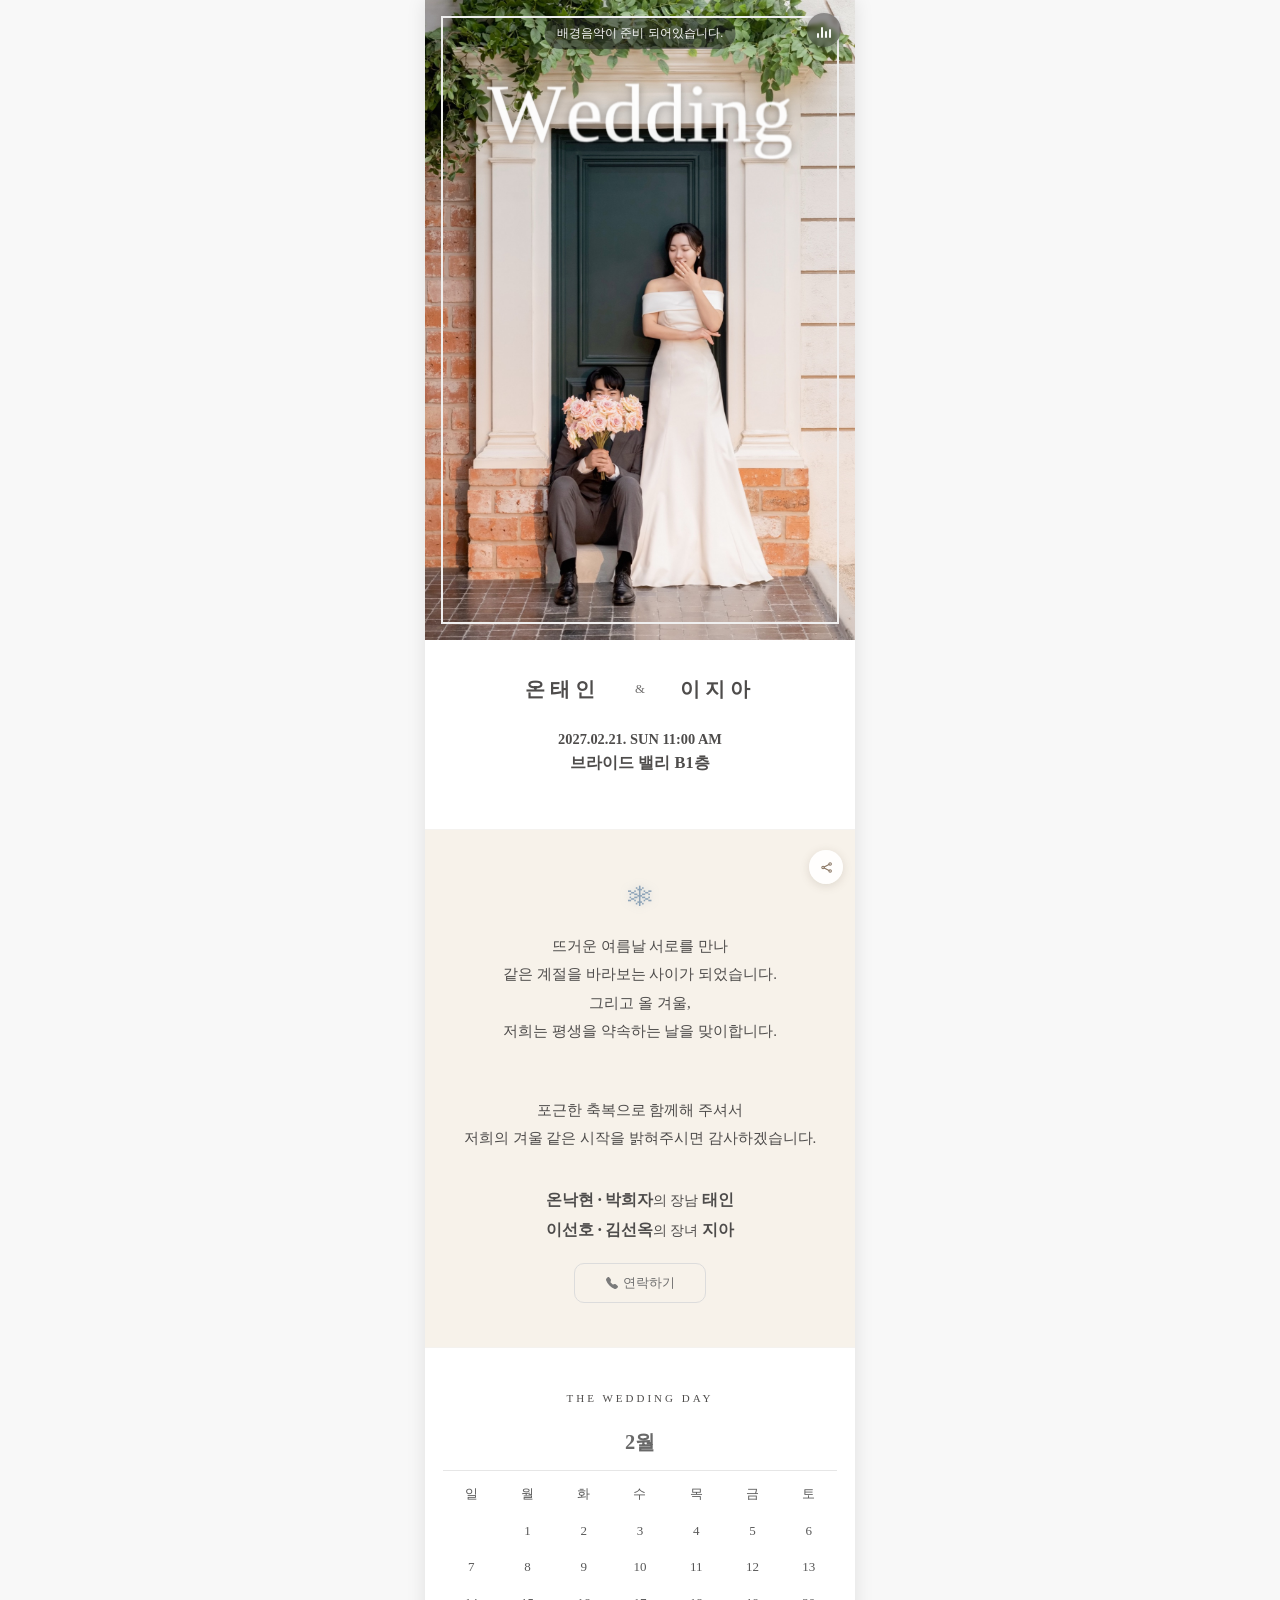
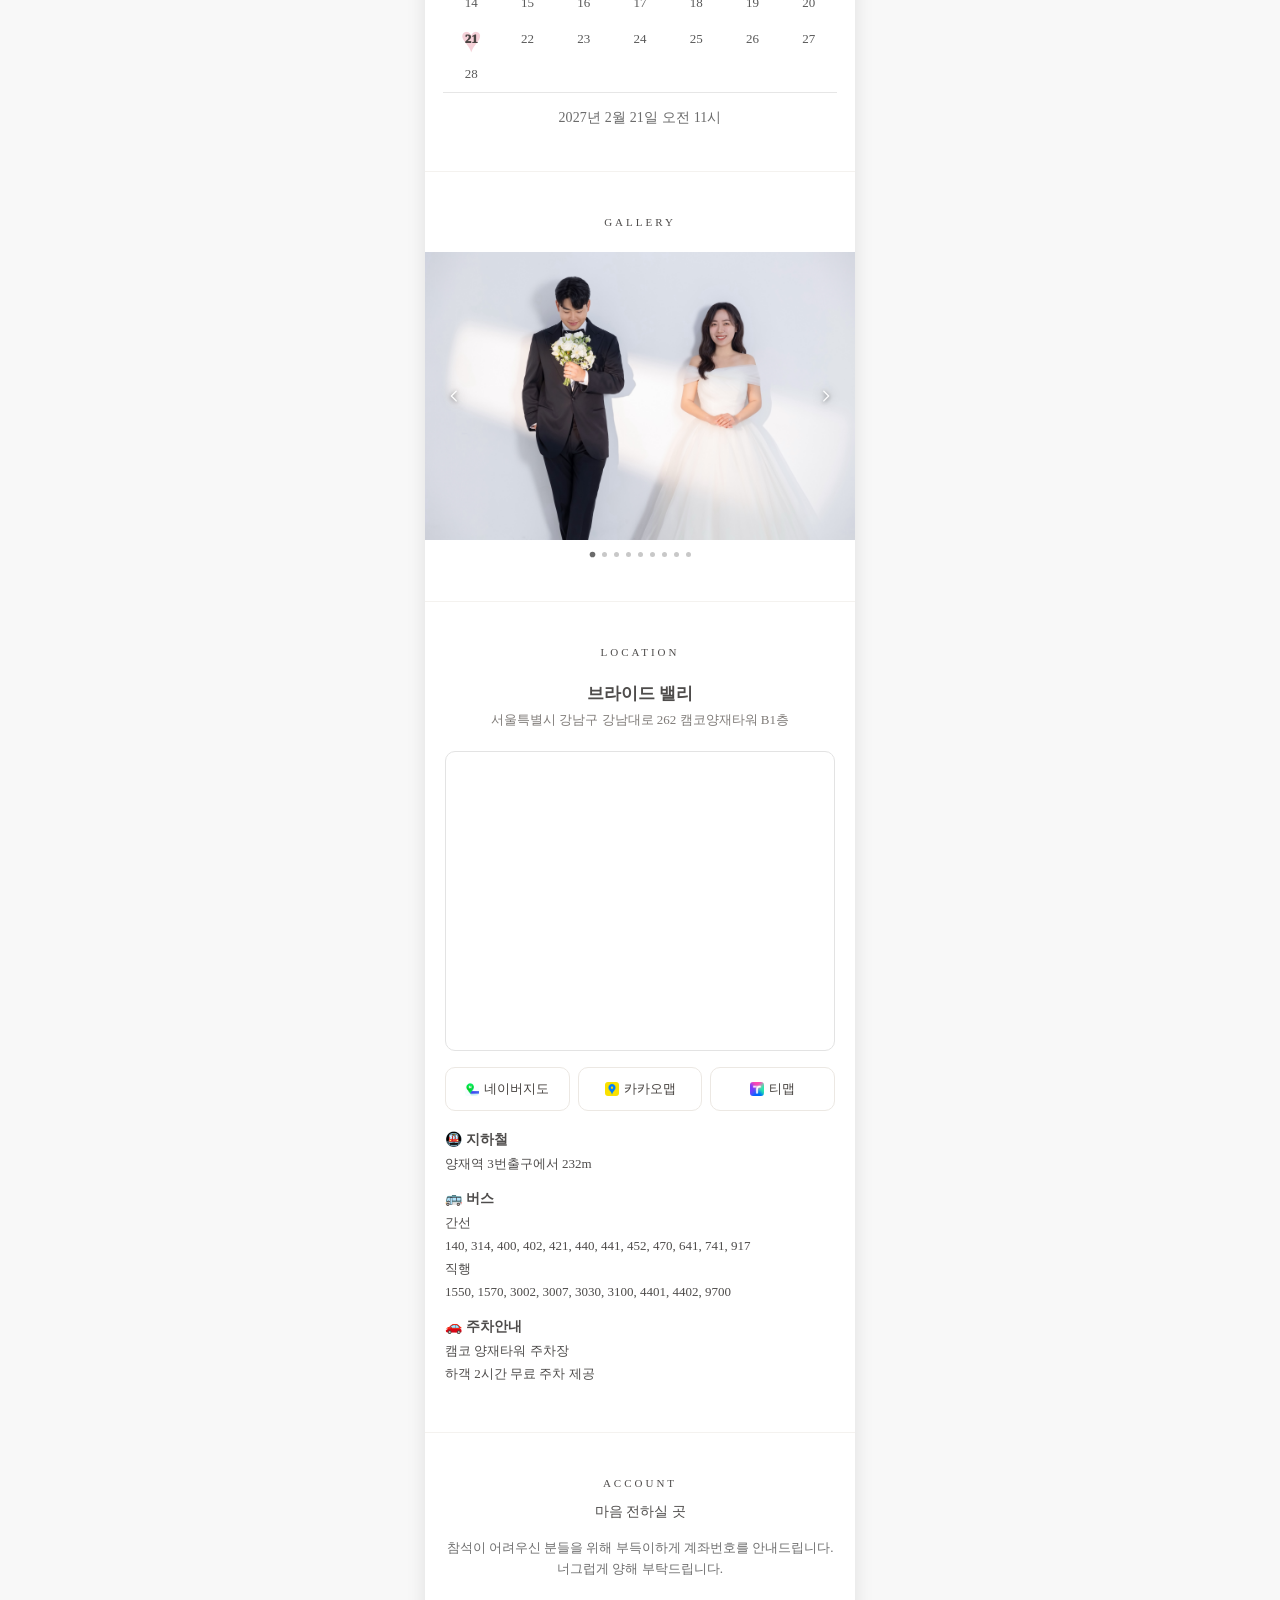
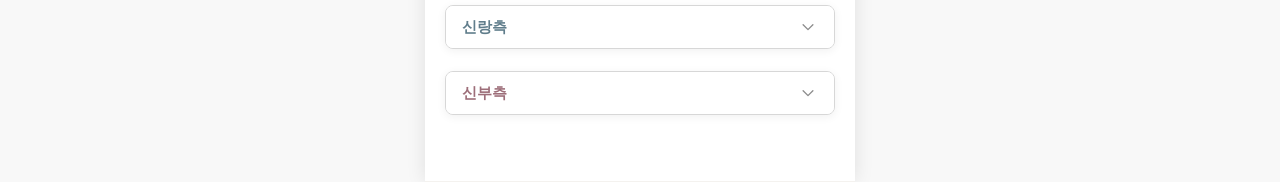
==== commit 5c976b64: "feat: 사진 추가" ====
--- a/index.html
+++ b/index.html
@@ -78,7 +78,7 @@
         <div class="flower-mark">❄</div>
         <p>뜨거운 여름날 서로를 만나</p>
         <p>같은 계절을 바라보는 사이가 되었습니다.</p>
-        <p>그리고 올겨울,</p>
+        <p>그리고 올 겨울,</p>
         <p>저희는 평생을 약속하는 날을 맞이합니다.</p>
         <p class="gap-large"></p>
         <p>포근한 축복으로 함께해 주셔서</p>
@@ -136,13 +136,15 @@
           </button>
           <div class="gallery-viewport">
             <div class="gallery-track" data-gallery-track>
-              <img class="gallery-slide-image" src="./images/sub1.jpg" alt="웨딩 갤러리 사진 1" />
-              <img class="gallery-slide-image" src="./images/sub2.jpg" alt="웨딩 갤러리 사진 2" />
-              <img class="gallery-slide-image" src="./images/sub3.jpg" alt="웨딩 갤러리 사진 3" />
-              <img class="gallery-slide-image" src="./images/sub4.jpg" alt="웨딩 갤러리 사진 4" />
-              <img class="gallery-slide-image" src="./images/sub5.jpg" alt="웨딩 갤러리 사진 5" />
-              <img class="gallery-slide-image" src="./images/sub6.jpg" alt="웨딩 갤러리 사진 6" />
-              <img class="gallery-slide-image" src="./images/sub7.jpg" alt="웨딩 갤러리 사진 7" />
+              <img class="gallery-slide-image" src="./images/sub1.JPEG" alt="사진 1" />
+              <img class="gallery-slide-image" src="./images/sub2.jpg" alt="사진 2" />
+              <img class="gallery-slide-image" src="./images/sub3.jpg" alt="사진 3" />
+              <img class="gallery-slide-image" src="./images/sub4.JPEG" alt="사진 4" />
+              <img class="gallery-slide-image" src="./images/sub5.JPEG" alt="사진 5" />
+              <img class="gallery-slide-image" src="./images/sub6.jpg" alt="사진 6" />
+              <img class="gallery-slide-image" src="./images/sub7.JPEG" alt="사진 7" />
+              <img class="gallery-slide-image" src="./images/sub8.jpg" alt="사진 8" />
+              <img class="gallery-slide-image" src="./images/sub9.jpg" alt="사진 9" />
             </div>
           </div>
           <button class="gallery-arrow right" type="button" data-gallery-next aria-label="다음 사진">
@@ -205,7 +207,9 @@
         <p class="eyebrow">ACCOUNT</p>
         <p class="subtitle">마음 전하실 곳</p>
         <p class="account-guide">
-          참석이 어려우신 분들을 위해 부득이하게 계좌번호를 안내드립니다. 너그럽게 양해 부탁드립니다.
+          참석이 어려우신 분들을 위해 부득이하게 계좌번호를 안내드립니다.
+          <br/>
+          너그럽게 양해 부탁드립니다.
         </p>
 
         <div class="account-group" data-accordion>
@@ -693,16 +697,19 @@
         }
 
         var imageList = [
-          "./images/sub1.jpg",
+          "./images/sub1.JPEG",
           "./images/sub2.jpg",
           "./images/sub3.jpg",
-          "./images/sub4.jpg",
-          "./images/sub5.jpg",
+          "./images/sub4.JPEG",
+          "./images/sub5.JPEG",
           "./images/sub6.jpg",
-          "./images/sub7.jpg",
+          "./images/sub7.JPEG",
+          "./images/sub8.jpg",
+          "./images/sub9.jpg",
         ];
 
         var trackEl = document.querySelector("[data-gallery-track]");
+        var viewportEl = document.querySelector(".gallery-viewport");
         var prevButton = document.querySelector("[data-gallery-prev]");
         var nextButton = document.querySelector("[data-gallery-next]");
         var dotsWrap = document.querySelector("[data-gallery-dots]");
@@ -785,6 +792,56 @@
           nextButton.addEventListener("click", function () {
             moveTo(slideIndex + 1);
           });
+
+          if (viewportEl) {
+            var touchStartX = 0;
+            var touchStartY = 0;
+            var touchMoved = false;
+
+            viewportEl.addEventListener(
+              "touchstart",
+              function (event) {
+                if (!event.touches || !event.touches.length) {
+                  return;
+                }
+                touchMoved = false;
+                touchStartX = event.touches[0].clientX;
+                touchStartY = event.touches[0].clientY;
+              },
+              { passive: true }
+            );
+
+            viewportEl.addEventListener(
+              "touchmove",
+              function (event) {
+                if (!event.touches || !event.touches.length) {
+                  return;
+                }
+                var dx = Math.abs(event.touches[0].clientX - touchStartX);
+                var dy = Math.abs(event.touches[0].clientY - touchStartY);
+                if (dx > 8 || dy > 8) {
+                  touchMoved = true;
+                }
+              },
+              { passive: true }
+            );
+
+            viewportEl.addEventListener("touchend", function (event) {
+              if (!touchMoved || isAnimating || !event.changedTouches || !event.changedTouches.length) {
+                return;
+              }
+              var deltaX = event.changedTouches[0].clientX - touchStartX;
+              var deltaY = event.changedTouches[0].clientY - touchStartY;
+              if (Math.abs(deltaX) < 36 || Math.abs(deltaX) <= Math.abs(deltaY)) {
+                return;
+              }
+              if (deltaX < 0) {
+                moveTo(slideIndex + 1);
+              } else {
+                moveTo(slideIndex - 1);
+              }
+            });
+          }
 
           if (dotsWrap && dotButtons.length) {
             dotsWrap.addEventListener("click", function (event) {
@@ -981,22 +1038,6 @@
                         webUrl: shareUrl,
                       },
                     },
-                    buttons: [
-                      {
-                        title: "청첩장 보기",
-                        link: {
-                          mobileWebUrl: shareUrl,
-                          webUrl: shareUrl,
-                        },
-                      },
-                      {
-                        title: "위치 보기",
-                        link: {
-                          mobileWebUrl: mapRedirectUrl,
-                          webUrl: mapRedirectUrl,
-                        },
-                      },
-                    ],
                   });
                   return;
                 }
--- a/styles.css
+++ b/styles.css
@@ -595,7 +595,8 @@
 }
 
 .hero-names .name {
-  font-size: 1.2rem;
+  font-size: 1.26rem;
+  font-weight: 700;
   letter-spacing: 5px;
 }
 
@@ -608,11 +609,16 @@
 .hero-date-info {
   line-height: 1.5rem;
   padding-bottom: 1.3rem;
+  font-weight: 700;
 }
 
 .hero-date-info p {
   margin: 0;
-  font-size: 0.85rem;
+  font-size: 0.9rem;
+}
+
+.hero-date-info p:last-child {
+  font-size: 1.02rem;
 }
 
 .greeting {
@@ -1288,7 +1294,7 @@
 .outro {
   padding: 0;
   border-bottom: 0;
-  background-image: url("./photo/main1.jpeg");
+  background-image: url("./images/main.jpg");
   background-size: cover;
   background-position: center;
 }
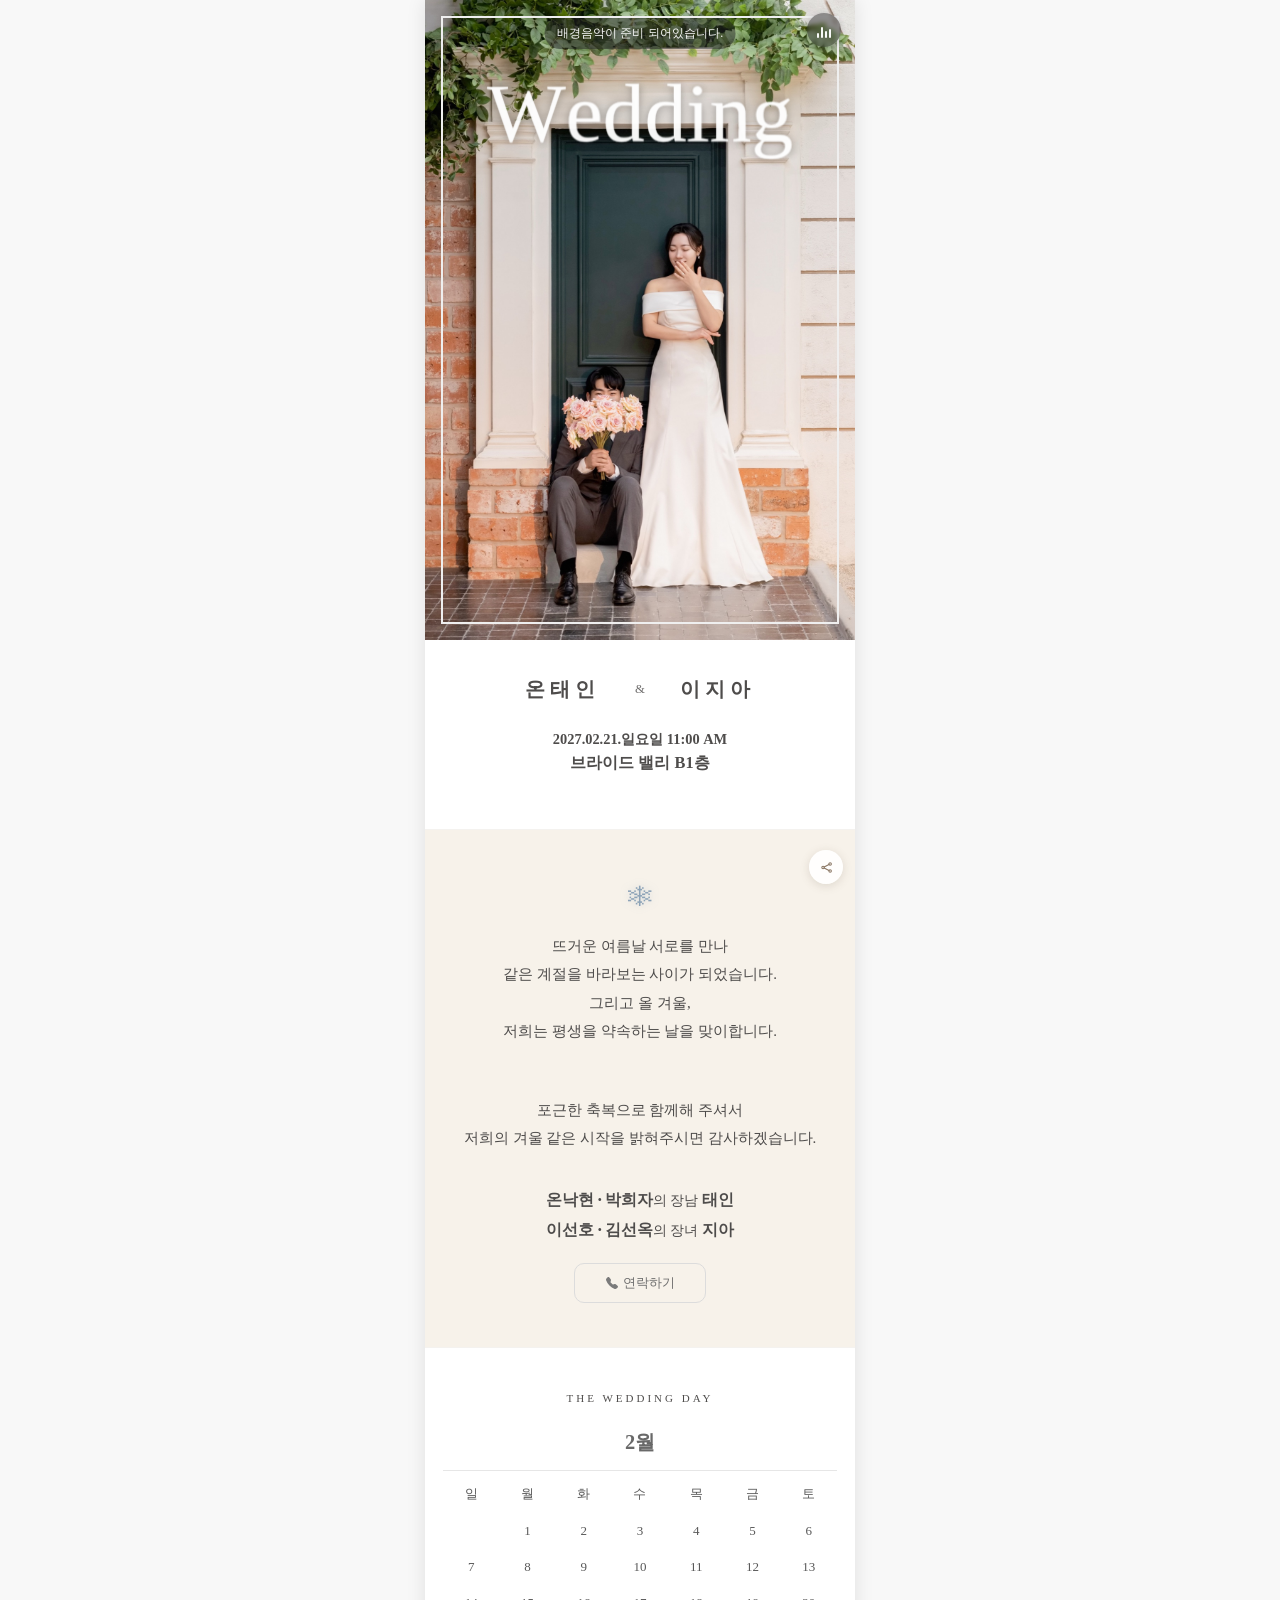
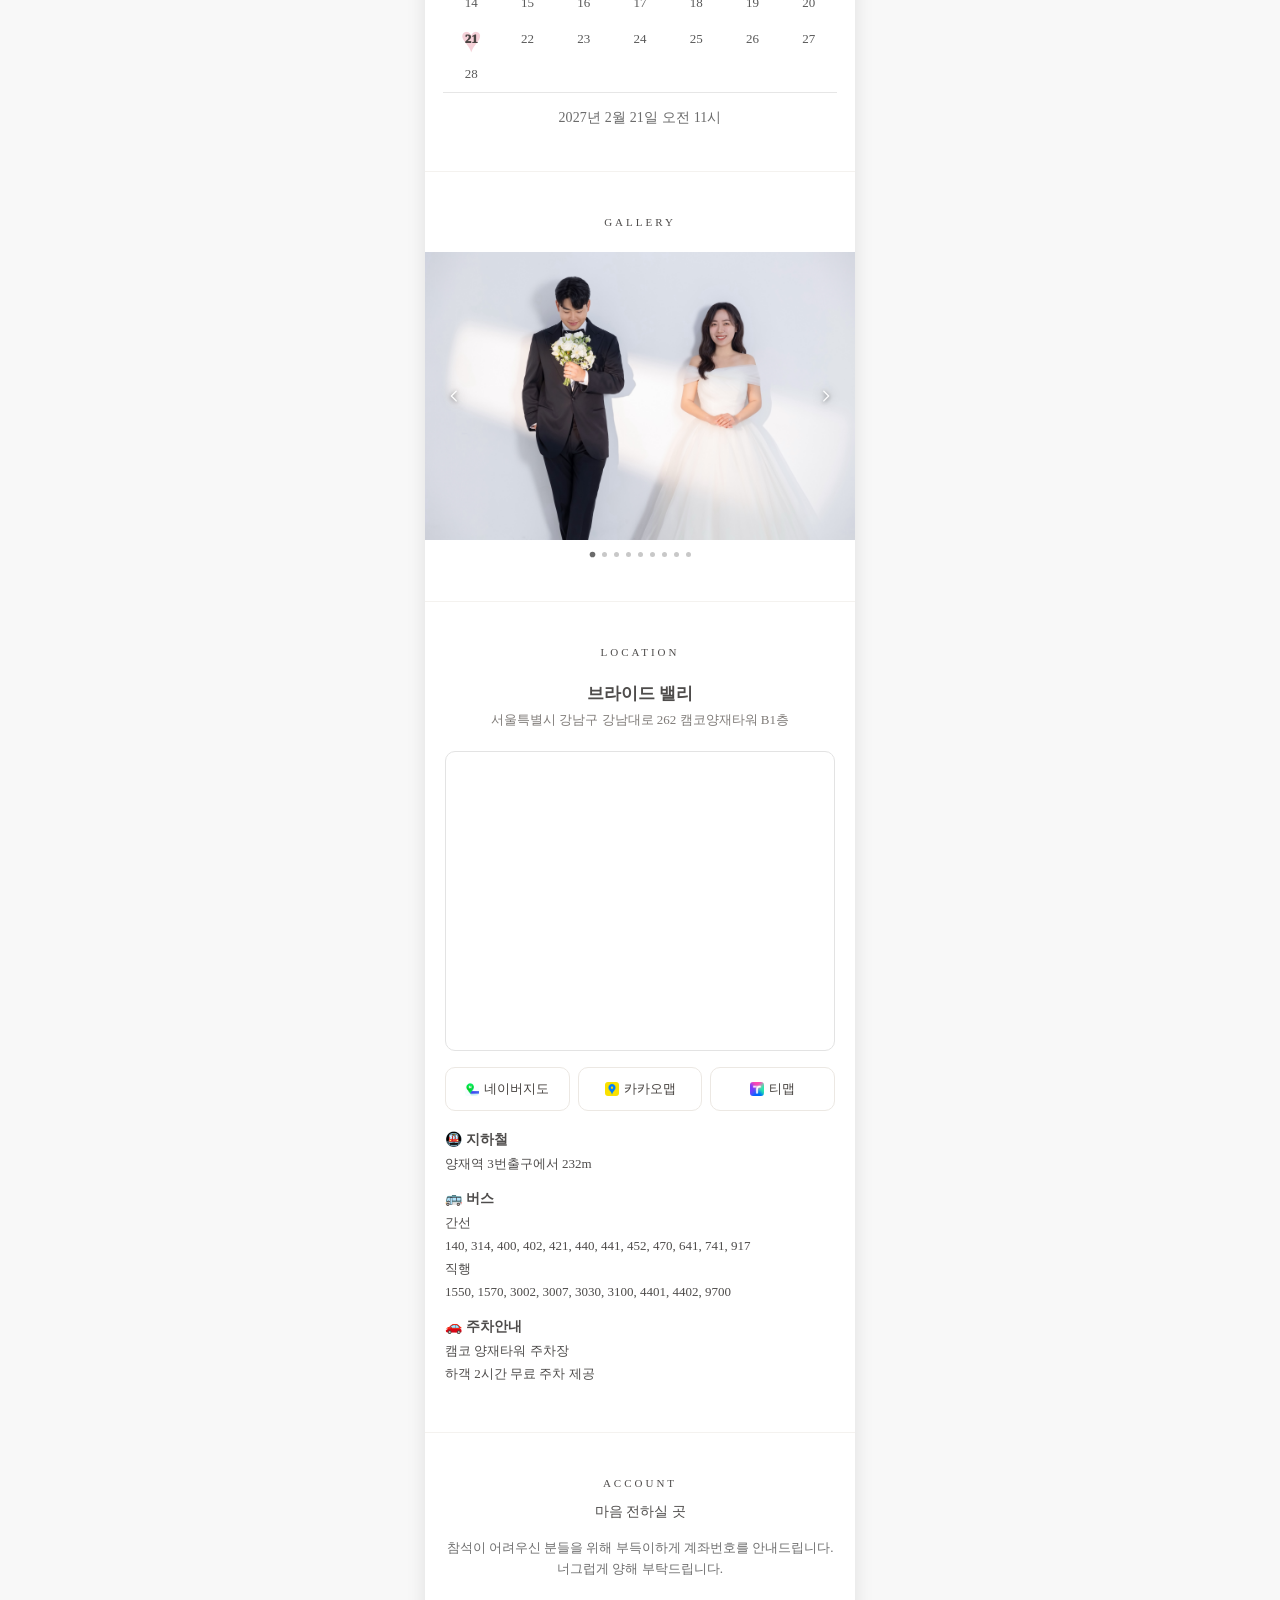
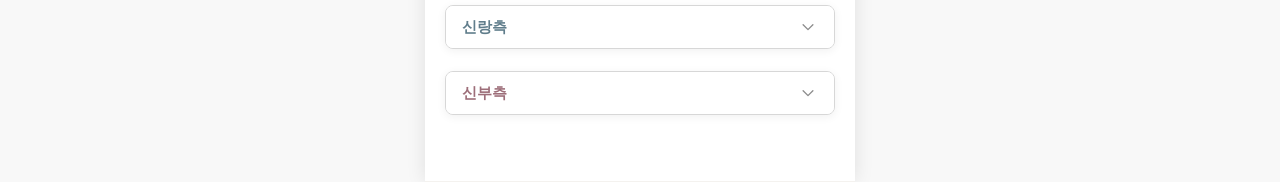
==== commit f534d2fc: "refactor: 주석 정리" ====
--- a/index.html
+++ b/index.html
@@ -68,7 +68,7 @@
             <span class="name">이지아</span>
           </div>
           <div class="hero-date-info" data-reveal="130">
-            <p>2027.02.21. SUN 11:00 AM</p>
+            <p>2027.02.21.일요일 11:00 AM</p>
             <p>브라이드 밸리 B1층</p>
           </div>
         </div>
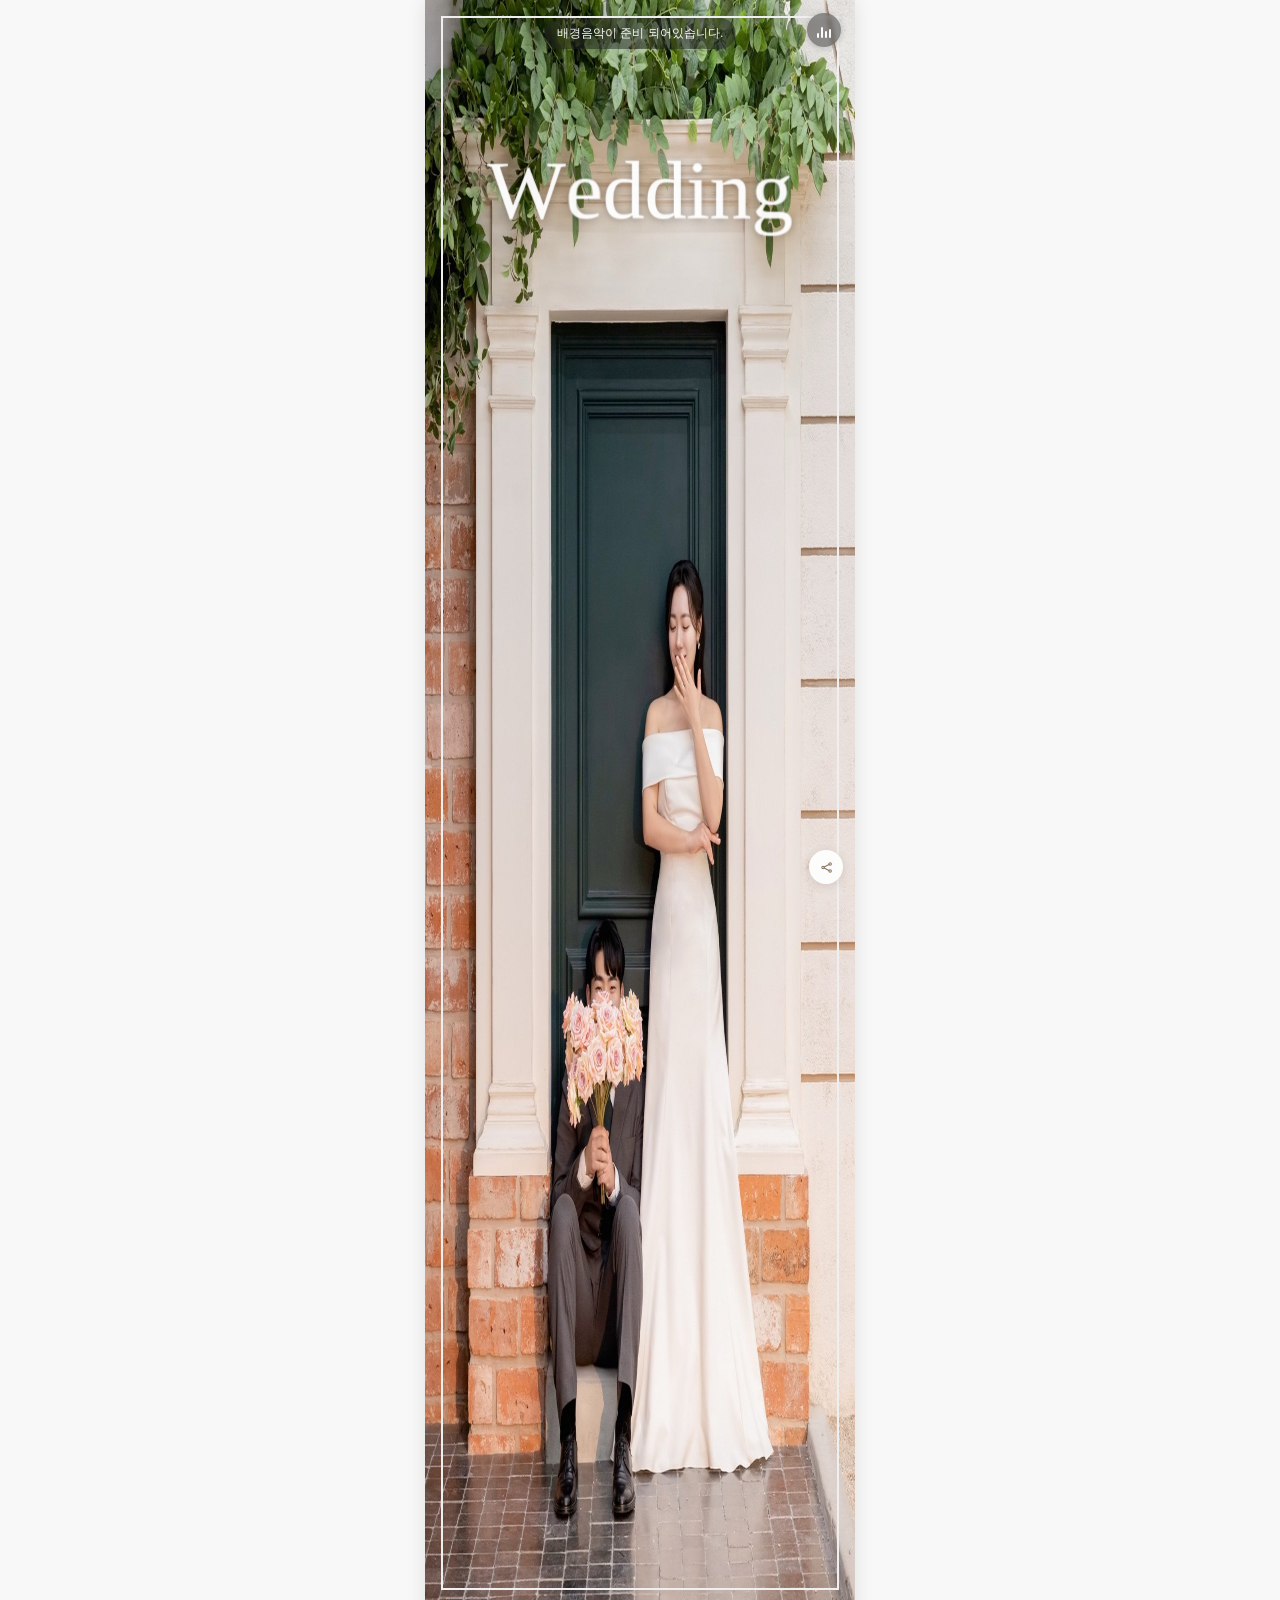
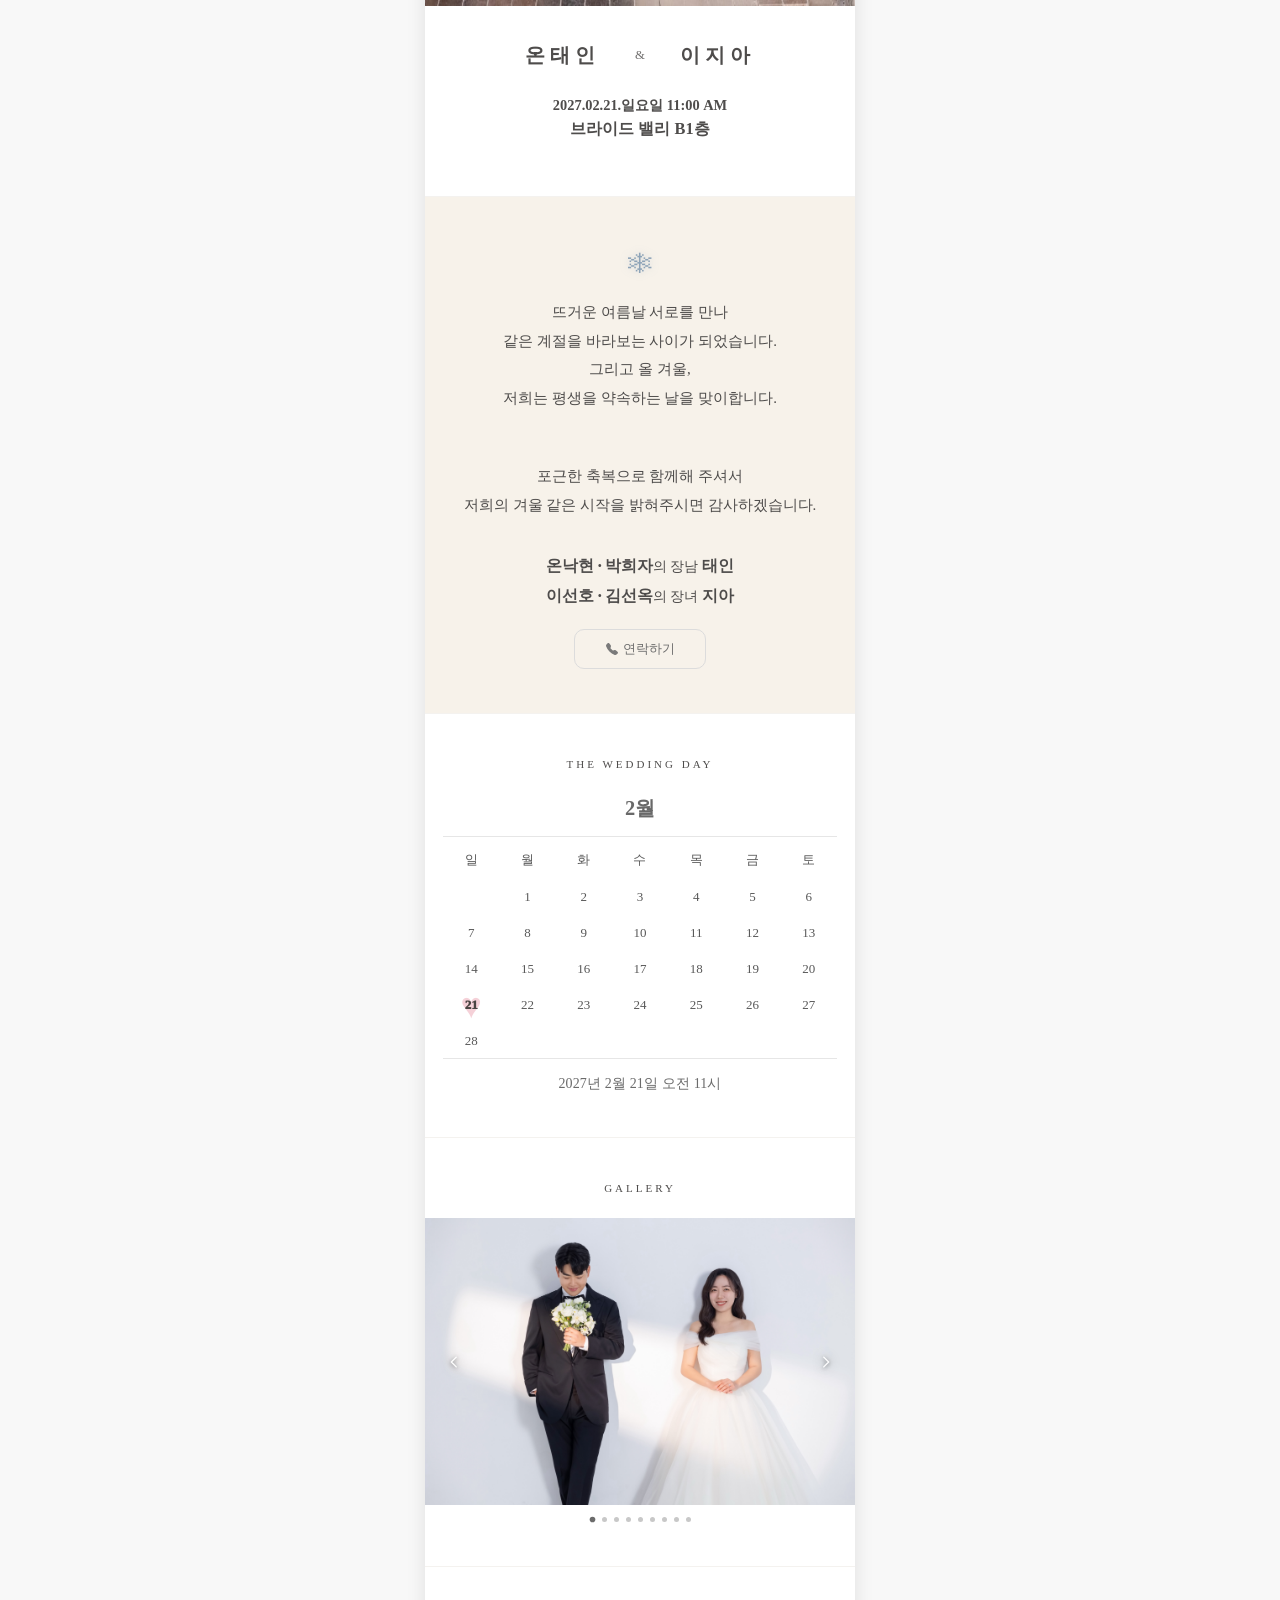
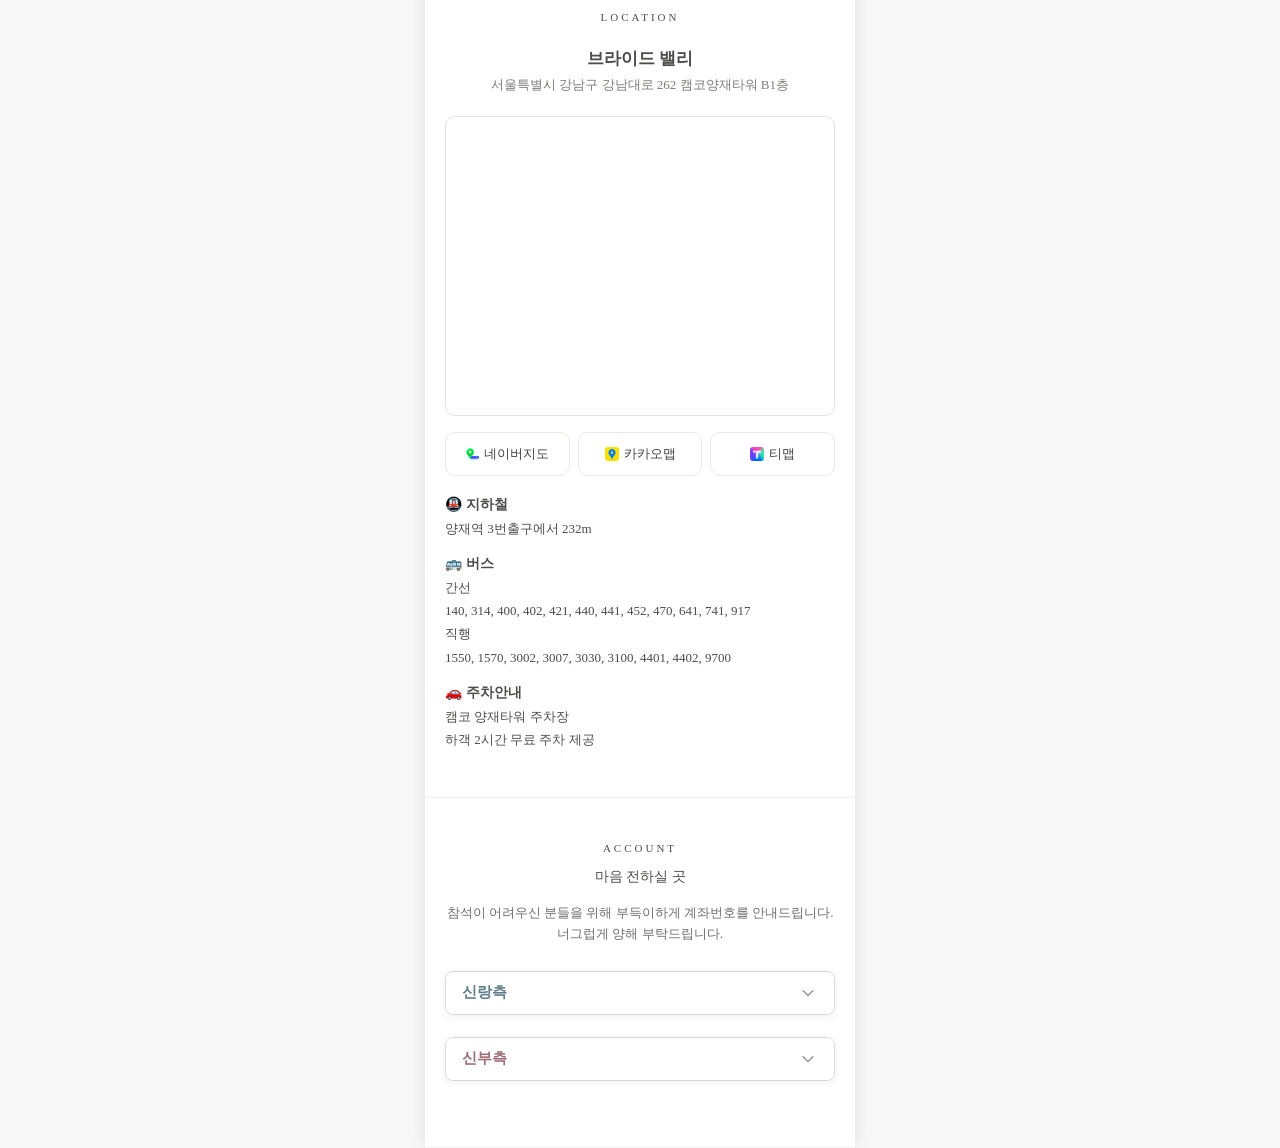
==== commit 24563606: "feat: 사진 최적화" ====
--- a/index.html
+++ b/index.html
@@ -32,7 +32,9 @@
             alt="메인 사진"
             loading="eager"
             fetchpriority="high"
-            decoding="sync"
+            decoding="async"
+            width="1080"
+            height="1606"
           />
           <div class="hero-frame" aria-hidden="true"></div>
           <div class="hero-title-overlay" aria-hidden="true">
@@ -136,15 +138,15 @@
           </button>
           <div class="gallery-viewport">
             <div class="gallery-track" data-gallery-track>
-              <img class="gallery-slide-image" src="./images/sub1.JPEG" alt="사진 1" />
-              <img class="gallery-slide-image" src="./images/sub2.jpg" alt="사진 2" />
-              <img class="gallery-slide-image" src="./images/sub3.jpg" alt="사진 3" />
-              <img class="gallery-slide-image" src="./images/sub4.JPEG" alt="사진 4" />
-              <img class="gallery-slide-image" src="./images/sub5.JPEG" alt="사진 5" />
-              <img class="gallery-slide-image" src="./images/sub6.jpg" alt="사진 6" />
-              <img class="gallery-slide-image" src="./images/sub7.JPEG" alt="사진 7" />
-              <img class="gallery-slide-image" src="./images/sub8.jpg" alt="사진 8" />
-              <img class="gallery-slide-image" src="./images/sub9.jpg" alt="사진 9" />
+              <img class="gallery-slide-image" src="./images/sub1.jpg" alt="사진 1" loading="lazy" decoding="async" />
+              <img class="gallery-slide-image" src="./images/sub2.jpg" alt="사진 2" loading="lazy" decoding="async" />
+              <img class="gallery-slide-image" src="./images/sub3.jpg" alt="사진 3" loading="lazy" decoding="async" />
+              <img class="gallery-slide-image" src="./images/sub4.jpg" alt="사진 4" loading="lazy" decoding="async" />
+              <img class="gallery-slide-image" src="./images/sub5.jpg" alt="사진 5" loading="lazy" decoding="async" />
+              <img class="gallery-slide-image" src="./images/sub6.jpg" alt="사진 6" loading="lazy" decoding="async" />
+              <img class="gallery-slide-image" src="./images/sub7.jpg" alt="사진 7" loading="lazy" decoding="async" />
+              <img class="gallery-slide-image" src="./images/sub8.jpg" alt="사진 8" loading="lazy" decoding="async" />
+              <img class="gallery-slide-image" src="./images/sub9.jpg" alt="사진 9" loading="lazy" decoding="async" />
             </div>
           </div>
           <button class="gallery-arrow right" type="button" data-gallery-next aria-label="다음 사진">
@@ -697,13 +699,13 @@
         }
 
         var imageList = [
-          "./images/sub1.JPEG",
+          "./images/sub1.jpg",
           "./images/sub2.jpg",
           "./images/sub3.jpg",
-          "./images/sub4.JPEG",
-          "./images/sub5.JPEG",
+          "./images/sub4.jpg",
+          "./images/sub5.jpg",
           "./images/sub6.jpg",
-          "./images/sub7.JPEG",
+          "./images/sub7.jpg",
           "./images/sub8.jpg",
           "./images/sub9.jpg",
         ];
@@ -726,7 +728,7 @@
               indexLabel +
               '" src="' +
               src +
-              '" alt="웨딩 갤러리 사진 ' +
+              '" loading="lazy" decoding="async" alt="웨딩 갤러리 사진 ' +
               indexLabel +
               '" />'
             );
--- a/styles.css
+++ b/styles.css
@@ -924,6 +924,7 @@
 
 .gallery-track {
   display: flex;
+  align-items: flex-start;
   width: 100%;
   transform: translateX(0);
   transition: transform 0.52s cubic-bezier(0.22, 1, 0.36, 1);
@@ -931,9 +932,13 @@
 
 .gallery-slide-image {
   display: block;
+  width: 100%;
   min-width: 100%;
+  max-width: 100%;
   height: auto;
   flex: 0 0 100%;
+  object-fit: contain;
+  align-self: flex-start;
 }
 
 .gallery-arrow {
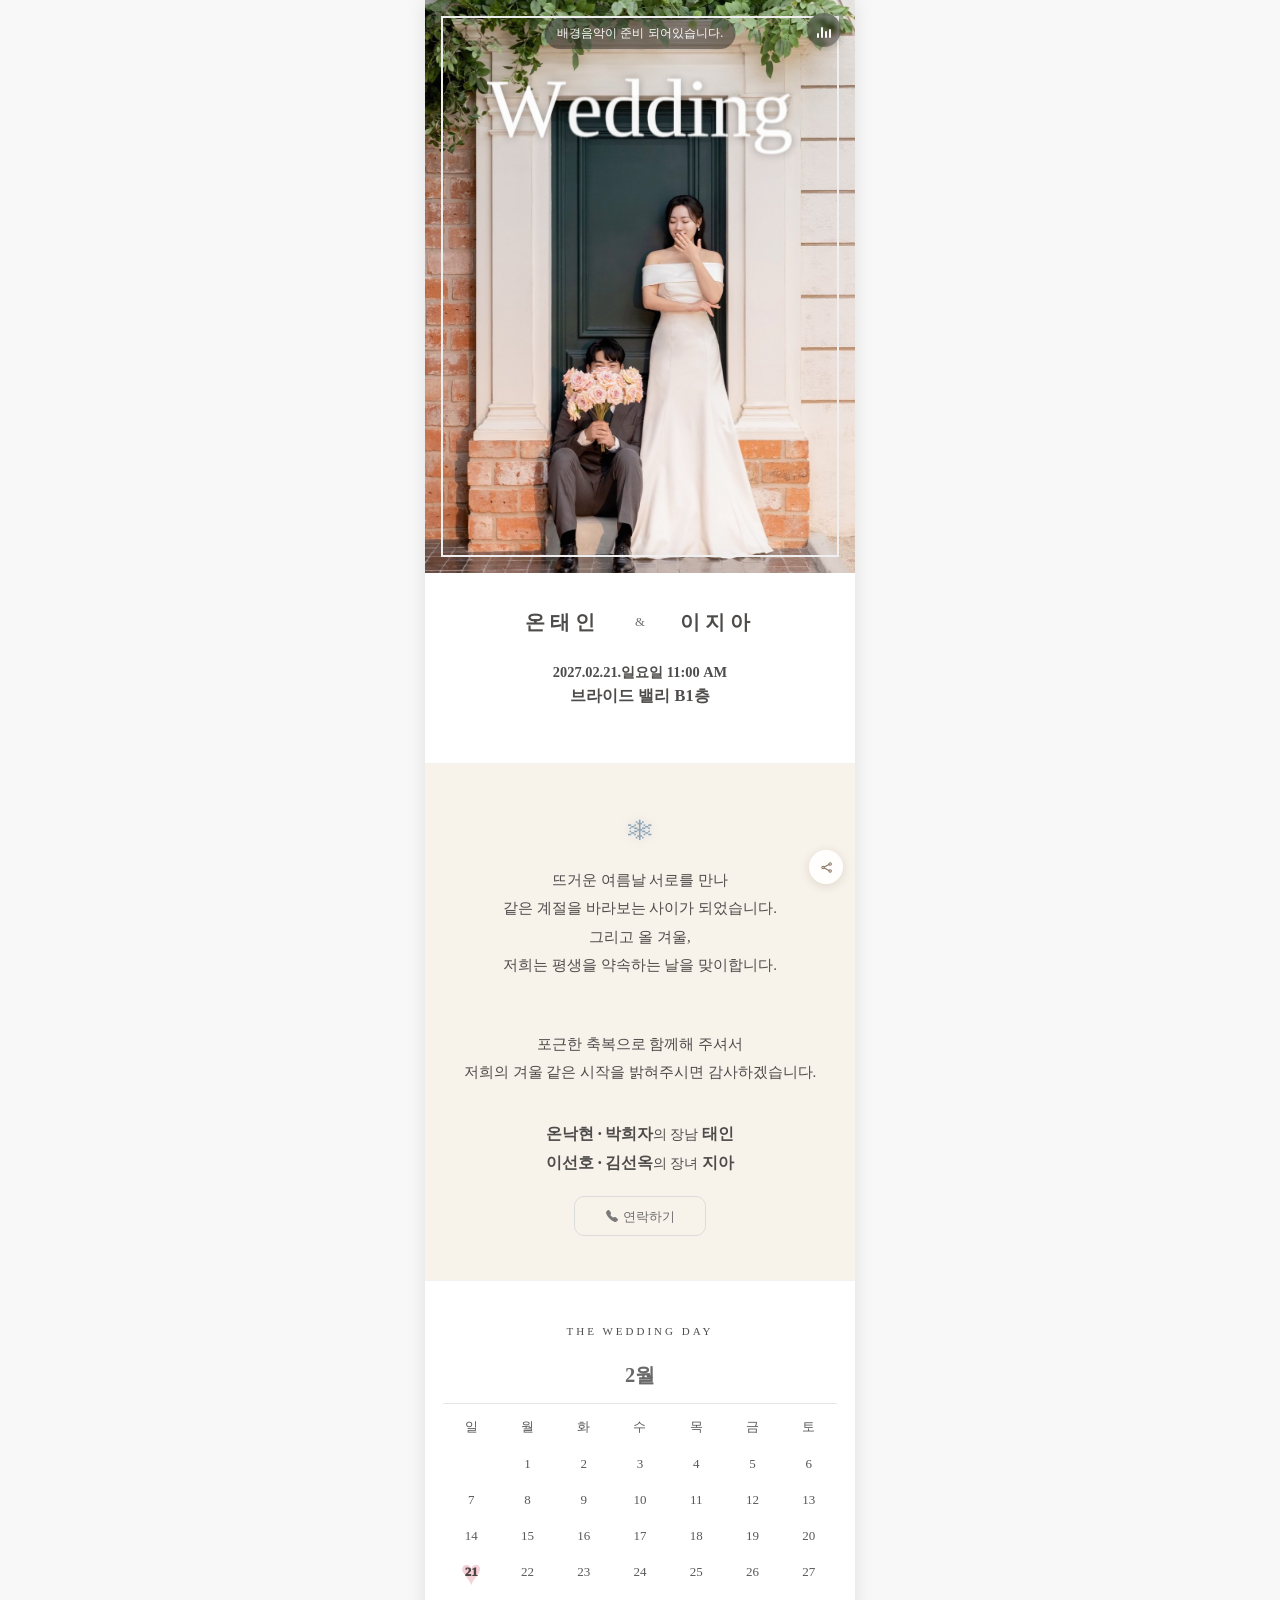
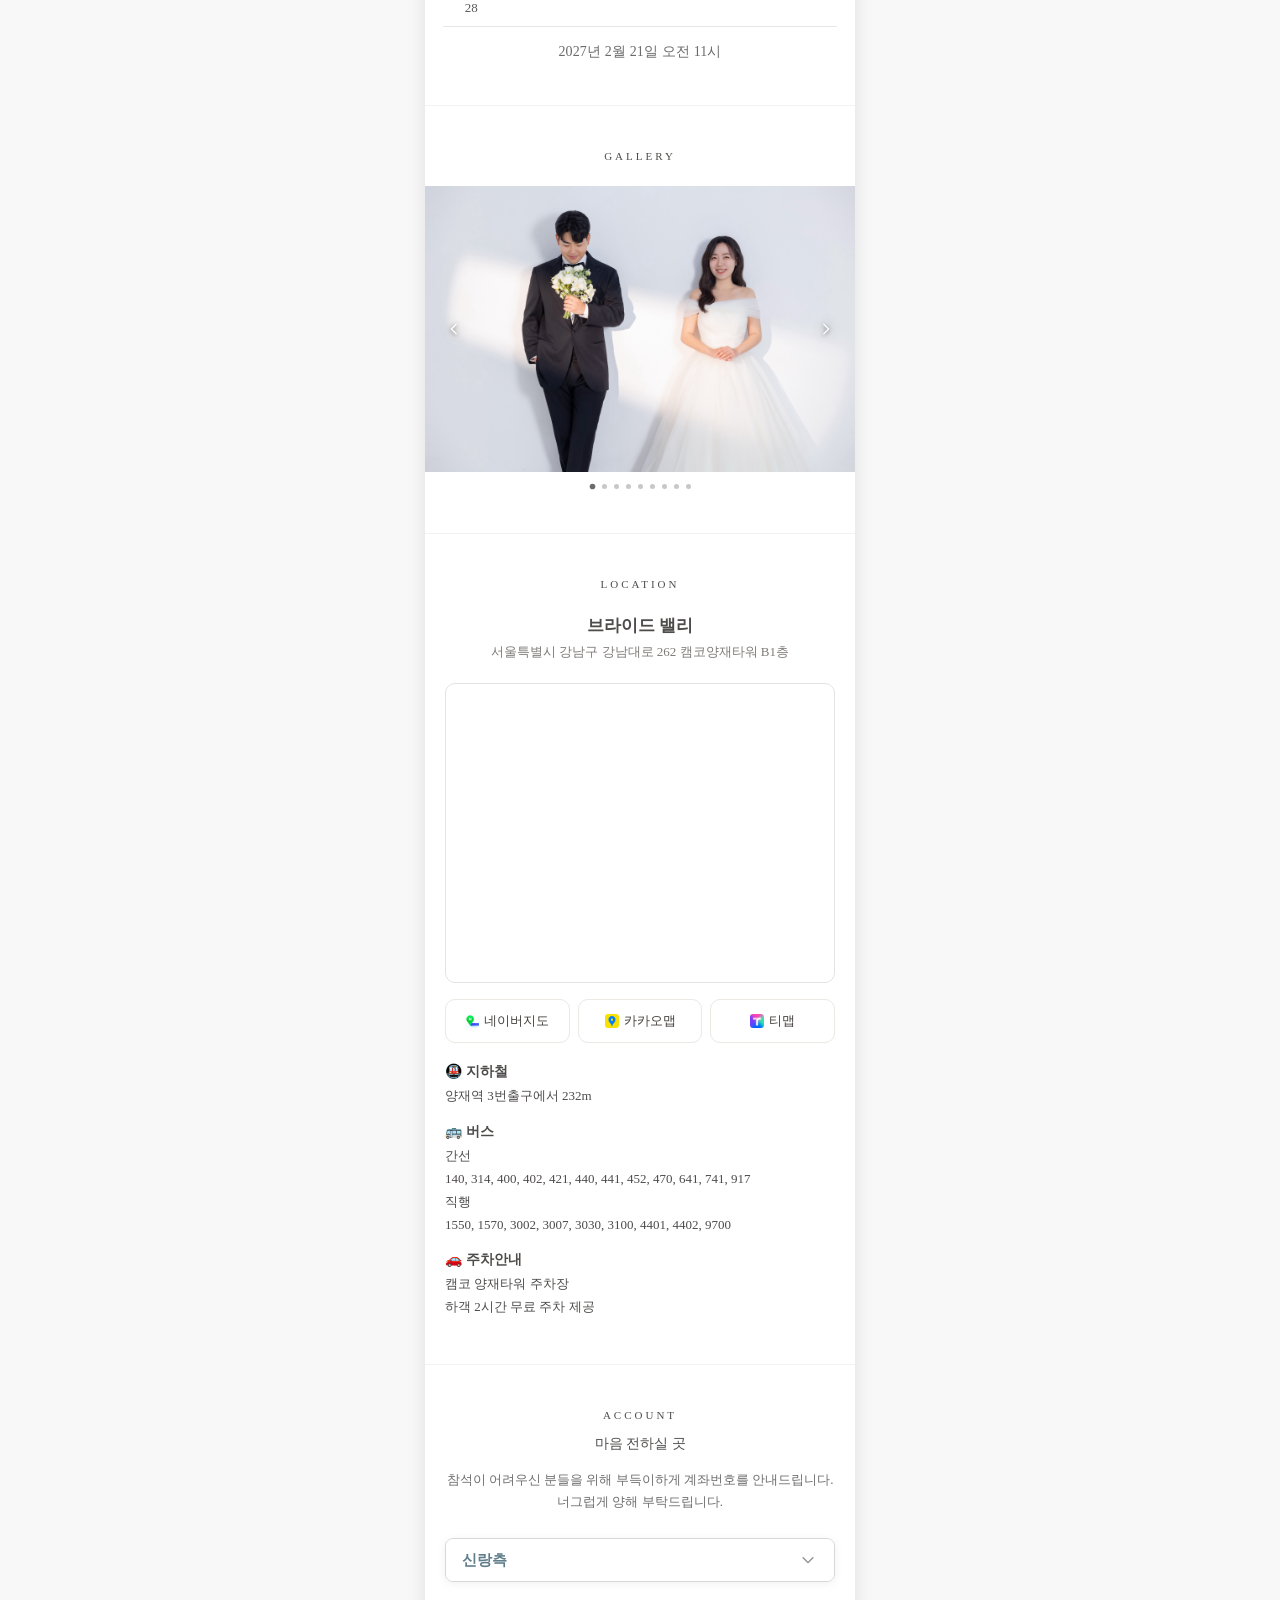
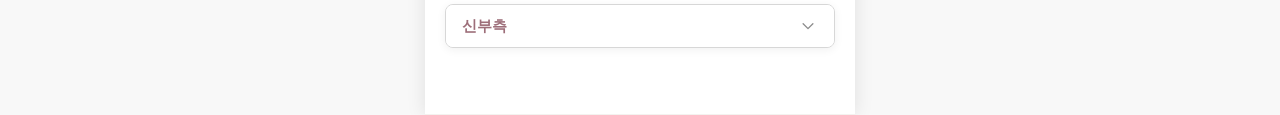
==== commit c00cb346: "feat: 메인사진 최적화" ====
--- a/index.html
+++ b/index.html
@@ -33,8 +33,6 @@
             loading="eager"
             fetchpriority="high"
             decoding="async"
-            width="1080"
-            height="1606"
           />
           <div class="hero-frame" aria-hidden="true"></div>
           <div class="hero-title-overlay" aria-hidden="true">
--- a/styles.css
+++ b/styles.css
@@ -100,11 +100,15 @@
 .hero-photo-wrap {
   position: relative;
   overflow: hidden;
+  aspect-ratio: 3 / 4;
 }
 
 .hero-image {
   width: 100%;
+  height: 100%;
   display: block;
+  object-fit: cover;
+  object-position: center 42%;
 }
 
 .hero-frame {
